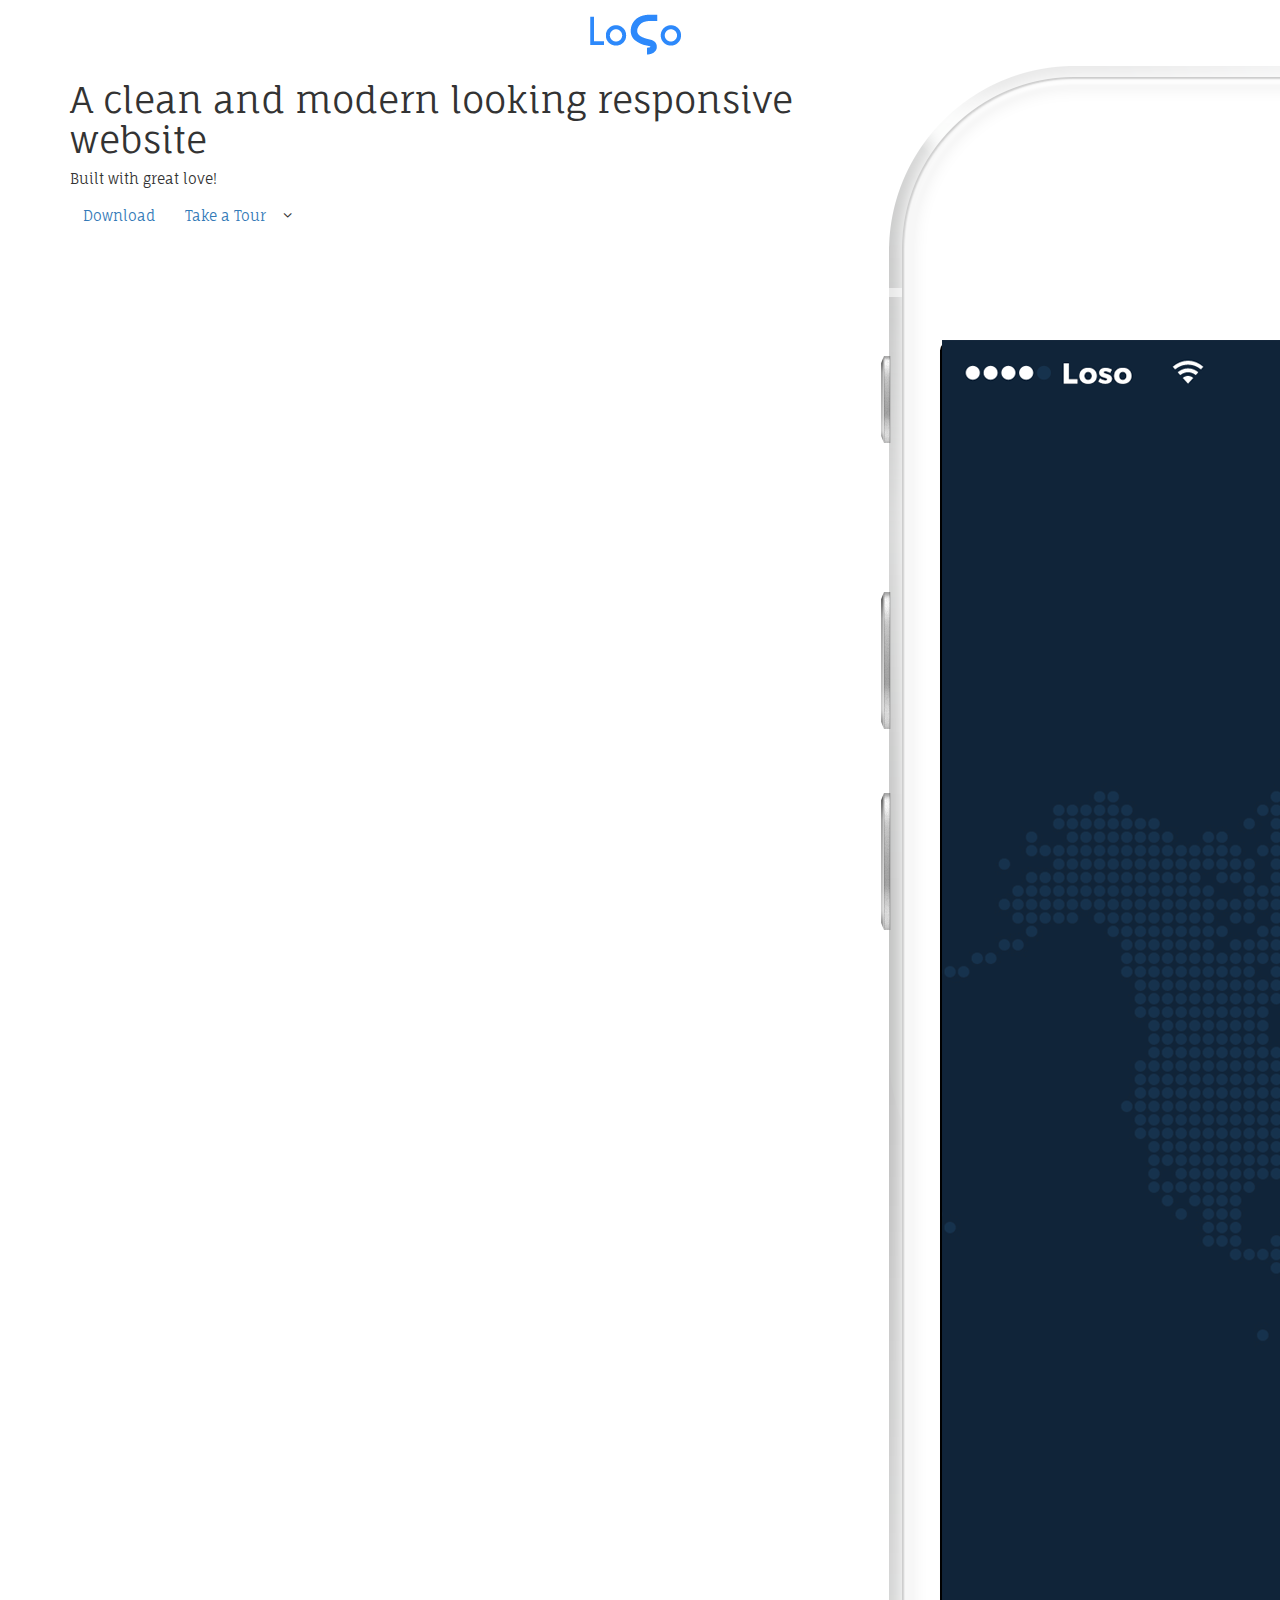
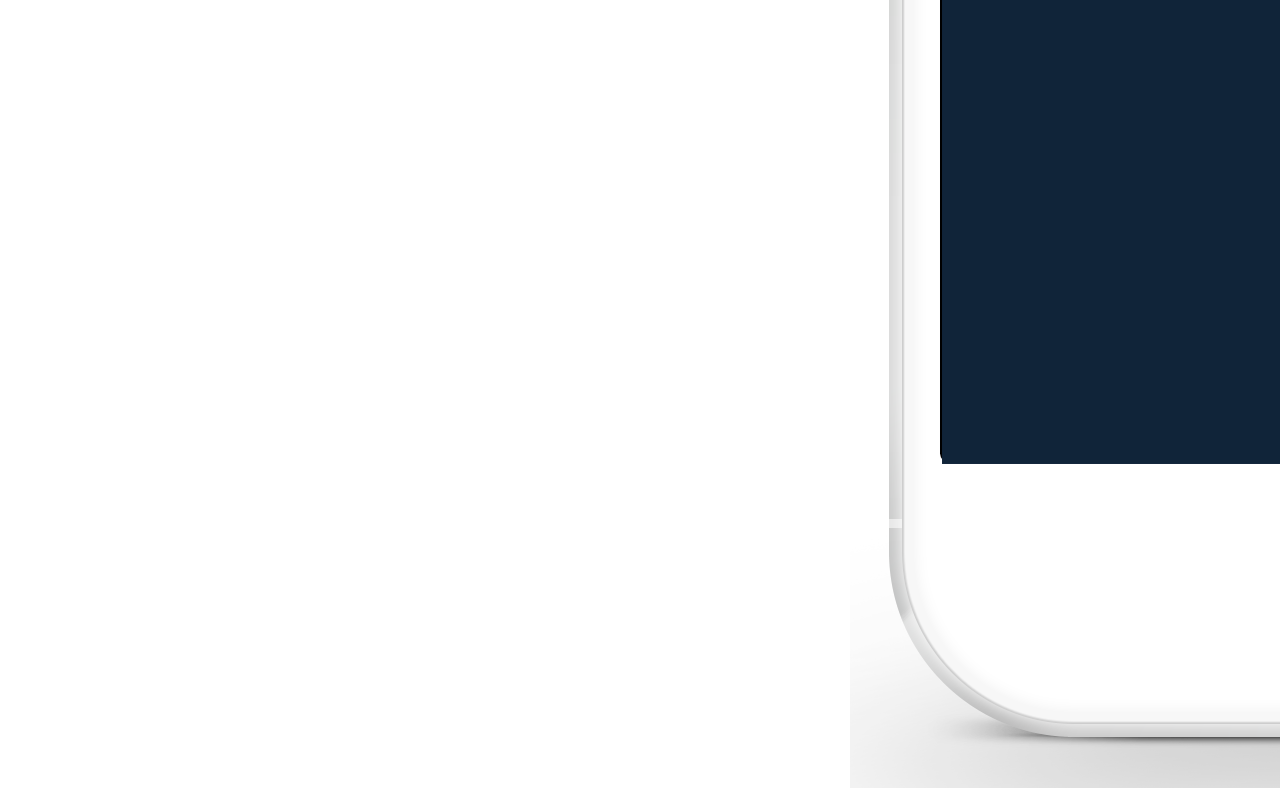
==== index.html @ 3ec53848 "Loso" ====
<html>
    <head>
        <title>Loso - Simple, Clean and Responsive Website</title>
        
        <meta charset="utf-8">
        <meta name="viewport" content="width=device-width, initial-scale=1">
        
        <!-- Pick some Google Fonts from femmebot -->
        <link href="https://fonts.googleapis.com/css?family=Fauna+One|Playfair+Display" rel="stylesheet">

        <!-- Favicon -->
        <link rel="icon" type="image/png" href="images/favicon.png">
        
        <!-- CSS -->
        <link rel="stylesheet" type="text/css" href="css/bootstrap.min.css">
        <link rel="stylesheet" type="text/css" href="css/font-awesome.min.css">
        <link rel="stylesheet" type="text/css" href="css/style.css">
    </head>
</html>
<body>
    
    <!-- Header -->
    <header class="header">
        <div calss="header-overlay">
            <div class="container">
                
                <!-- Row -->
                <div class="row">
                    <div class="col-md-12">
                        
                        <!-- Logo -->
                        <div class="logo text-center">
                            <img src="images/logo.png" alt="logo">
                        </div>
                        
                    </div>
                </div>
                
                <!-- Row -->
                <div class="row">
                    <div class="col-md-8">
                        
                        <!-- Title Description -->
                        <div class="header-text">
                            <h1>A clean and modern looking responsive website</h1>
                            <p>Built with great love!</p>
                        </div>
                        
                        <!-- Header buttons -->
                        <div class="header-btns">
                            
                            <a class="btn btn-download" href="#">Download</a>
                            <a class="btn btn-tour" href="#">Take a Tour</a>
                            <i class="fa fa-angle-down"></i>
                            
                        </div>
                    </div>
                    
                    <div class="col-md-4">
                        <div class="header-iphone">
                             
                            <!-- Header iPhone -->
                            <img src="images/iphone-header.png" alt="header iPhone">
                            
                        </div>
                    </div>
                </div>
            </div>
        </div>
    </header>
    
    <!-- Bootstrap JavaScript -->
    <script src="js/jQuery.js"></script>
    <script src="js/bootstrap.min.js"></script>
    
</body>
---- css/style.css ----
/* NOTE - Asterix calls on all elements */

*{
    margin: 0;
    padding: 0;
}

body{
    font-family: 'Fauna One', serif;
    overflow-y: scroll;
    overflow-x: hidden;
}

p{
    font-size: 14px;
}
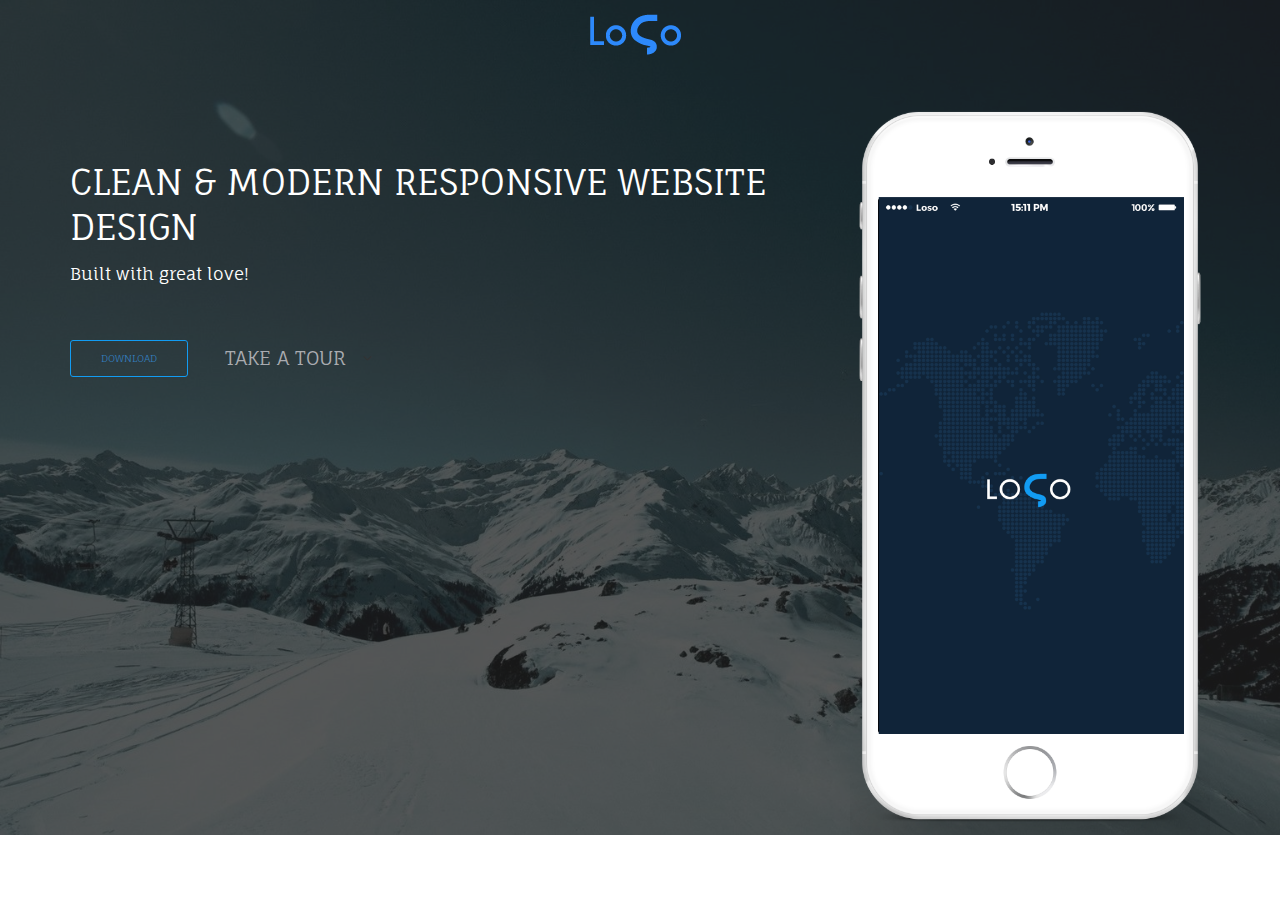
==== commit 04641261: "Header" ====
--- a/index.html
+++ b/index.html
@@ -21,7 +21,7 @@
     
     <!-- Header -->
     <header class="header">
-        <div calss="header-overlay">
+        <div class="header-overlay">
             <div class="container">
                 
                 <!-- Row -->
@@ -42,7 +42,7 @@
                         
                         <!-- Title Description -->
                         <div class="header-text">
-                            <h1>A clean and modern looking responsive website</h1>
+                            <h1>Clean &amp; Modern Responsive Website Design</h1>
                             <p>Built with great love!</p>
                         </div>
                         
--- a/css/style.css
+++ b/css/style.css
@@ -14,3 +14,95 @@
 p{
     font-size: 14px;
 }
+
+/* ==== Header ==== */
+
+.header{
+    background-image: url(../images/header-bg.jpg);
+    background-attachment: fixed;
+    background-repeat: no-repeat;
+    background-position: 50% 50%;
+    background-size: cover;
+    -moz-background-size: cover;
+    -o-background-size: cover;
+    -webkit-background-size: cover;
+}
+
+.header-overlay{
+    background-color: rgba(31,31,31, 0.75);
+}
+
+.logo{
+    padding-bottom: 50px;
+}
+
+.header-text h1{
+    color: #fff;
+    font-size: 35px;
+    font-weight: 300;
+    line-height: 45px;
+    padding-top: 30px;
+    text-transform: uppercase;
+}
+
+.header-text p{
+    color: #fff;
+    font-size: 17px;
+    line-height: 28px;
+    font-weight: 300;
+}
+
+.header-btns{
+    margin-top: 50px;
+    margin-bottom: 50px;
+}
+
+.btn-download,
+.btn-download:focus,
+.btn-download:active,
+.btn-download:visited
+{
+    background: transparent;
+    border-color: #129CF3;
+    padding-top: 10px;
+    padding-bottom: 10px;
+    padding-left: 30px;
+    padding-right: 30px;
+    font-size: 10px;
+    text-transform: uppercase;
+    border-radius: 3px;
+    transition: all 1s;
+    -webkit-transition: all 1s;
+    -moz-transition: all 1s;
+    -o-transition: all 1s;
+}
+
+.btn-download:hover{
+    background-color: #129CF3;
+    color: #fff;
+}
+
+.btn-tour,
+.btn-trour:focus,
+.btn-tour:active,
+.btn-tour:visited
+{
+    color: #A9ABB0;
+    margin-left: 20px;
+    text-transform: uppercase;
+    font-size: 19px;
+    font-weight: 500;
+    background: transparent;
+    transition: all 1s;
+    -webkit-transition: all 1s;
+    -moz-transition: all 1s;
+    -o-transition: all 1s;
+}
+
+.btn-tour:hover{
+    color: #fff;
+}
+
+.header-iphone img{
+    width: 100%;
+}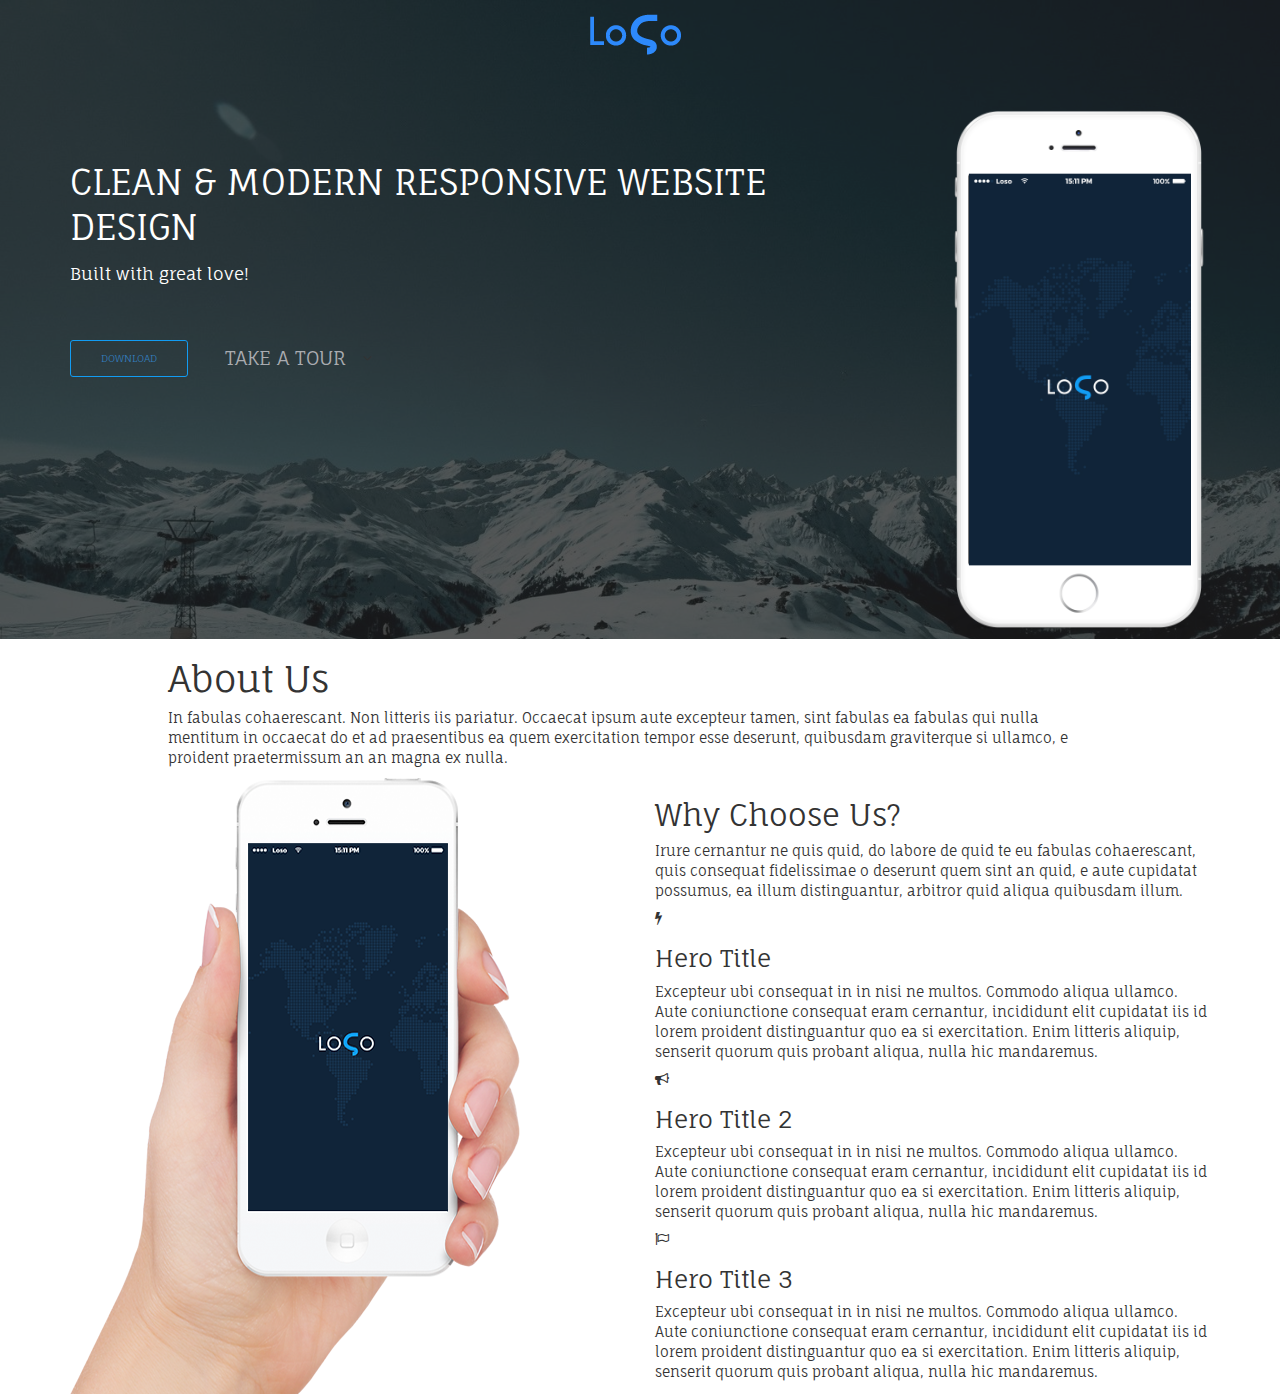
==== commit fe83dfc4: "about" ====
--- a/index.html
+++ b/index.html
@@ -1,76 +1,152 @@
 <html>
-    <head>
-        <title>Loso - Simple, Clean and Responsive Website</title>
-        
-        <meta charset="utf-8">
-        <meta name="viewport" content="width=device-width, initial-scale=1">
-        
-        <!-- Pick some Google Fonts from femmebot -->
-        <link href="https://fonts.googleapis.com/css?family=Fauna+One|Playfair+Display" rel="stylesheet">
 
-        <!-- Favicon -->
-        <link rel="icon" type="image/png" href="images/favicon.png">
-        
-        <!-- CSS -->
-        <link rel="stylesheet" type="text/css" href="css/bootstrap.min.css">
-        <link rel="stylesheet" type="text/css" href="css/font-awesome.min.css">
-        <link rel="stylesheet" type="text/css" href="css/style.css">
-    </head>
+<head>
+    <title>Loso - Simple, Clean and Responsive Website</title>
+
+    <meta charset="utf-8">
+    <meta name="viewport" content="width=device-width, initial-scale=1">
+
+    <!-- Pick some Google Fonts from femmebot -->
+    <link href="https://fonts.googleapis.com/css?family=Fauna+One|Playfair+Display" rel="stylesheet">
+
+    <!-- Favicon -->
+    <link rel="icon" type="image/png" href="images/favicon.png">
+
+    <!-- CSS -->
+    <link rel="stylesheet" type="text/css" href="css/bootstrap.min.css">
+    <link rel="stylesheet" type="text/css" href="css/font-awesome.min.css">
+    <link rel="stylesheet" type="text/css" href="css/style.css">
+</head>
+
 </html>
+
 <body>
-    
+
     <!-- Header -->
     <header class="header">
         <div class="header-overlay">
             <div class="container">
-                
+
                 <!-- Row -->
                 <div class="row">
                     <div class="col-md-12">
-                        
+
                         <!-- Logo -->
                         <div class="logo text-center">
                             <img src="images/logo.png" alt="logo">
                         </div>
-                        
+
                     </div>
                 </div>
-                
+
                 <!-- Row -->
                 <div class="row">
                     <div class="col-md-8">
-                        
+
                         <!-- Title Description -->
                         <div class="header-text">
                             <h1>Clean &amp; Modern Responsive Website Design</h1>
                             <p>Built with great love!</p>
                         </div>
-                        
+
                         <!-- Header buttons -->
                         <div class="header-btns">
-                            
+
                             <a class="btn btn-download" href="#">Download</a>
                             <a class="btn btn-tour" href="#">Take a Tour</a>
                             <i class="fa fa-angle-down"></i>
-                            
+
                         </div>
                     </div>
-                    
-                    <div class="col-md-4">
+
+                    <div class="col-md-3 col-md-offset-1">
                         <div class="header-iphone">
-                             
+
                             <!-- Header iPhone -->
                             <img src="images/iphone-header.png" alt="header iPhone">
-                            
+
                         </div>
                     </div>
                 </div>
             </div>
         </div>
     </header>
+
+    <!-- ====== About Us Section ====== -->
+    <!-- ====== About Us Section ====== -->
+    <!-- ====== About Us Section ====== -->
     
+    <section>
+        <div class="container">
+
+            <div class="row">
+
+                <div class="col-md-10 col-md-offset-1">
+
+                    <!-- About Us Title & Description -->
+                    <div class="section-title">
+                        <h1>About Us</h1>
+                        <p>In fabulas cohaerescant. Non litteris iis pariatur. Occaecat ipsum aute excepteur tamen, sint fabulas ea fabulas qui nulla mentitum in occaecat do et ad praesentibus ea quem exercitation tempor esse deserunt, quibusdam graviterque si ullamco, e proident praetermissum an an magna ex nulla.</p>
+                    </div>
+                </div>
+            </div>
+        </div>
+        <div class="choose-us-wrapper">
+            <div class="container">
+                <div class="row">
+                    <div class="col-md-6">
+                        <!-- About iPhone -->
+                        <div class="about-iphone">
+                            <img src="images/about-iphone.png" alt="iPhone">
+                        </div>
+                    </div>
+                    <div class="col-md-6">
+                        <!-- Why choose us title -->
+                        <h2> Why Choose Us? </h2>
+                        <p>Irure cernantur ne quis quid, do labore de quid te eu fabulas cohaerescant, quis consequat fidelissimae o deserunt quem sint an quid, e aute cupidatat possumus, ea illum distinguantur, arbitror quid aliqua quibusdam illum.</p>
+
+                        <!-- Why Choose Us Description -->
+                        <div class="choose-us-des">
+
+                            <!-- Choose Us Item 1 -->
+                            <div class="choose-us-item">
+
+                                <!-- Choose us item ICON -->
+                                <div><i class="fa fa-bolt"></i></div>
+
+                                <!-- Choose us Item Title & Description -->
+                                <h3>Hero Title</h3>
+                                <p>Excepteur ubi consequat in in nisi ne multos. Commodo aliqua ullamco. Aute coniunctione consequat eram cernantur, incididunt elit cupidatat iis id lorem proident distinguantur quo ea si exercitation. Enim litteris aliquip, senserit quorum quis probant aliqua, nulla hic mandaremus.</p>
+                            </div>
+                            <!-- Choose Us Item 2 -->
+                            <div class="choose-us-item">
+
+                                <!-- Choose us item ICON -->
+                                <div><i class="fa fa-bullhorn"></i></div>
+
+                                <!-- Choose us Item Title & Description -->
+                                <h3>Hero Title 2</h3>
+                                <p>Excepteur ubi consequat in in nisi ne multos. Commodo aliqua ullamco. Aute coniunctione consequat eram cernantur, incididunt elit cupidatat iis id lorem proident distinguantur quo ea si exercitation. Enim litteris aliquip, senserit quorum quis probant aliqua, nulla hic mandaremus.</p>
+                            </div>
+                            <!-- Choose Us Item 3 -->
+                            <div class="choose-us-item">
+
+                                <!-- Choose us item ICON -->
+                                <div><i class="fa fa-flag-o"></i></div>
+
+                                <!-- Choose us Item Title & Description -->
+                                <h3>Hero Title 3</h3>
+                                <p>Excepteur ubi consequat in in nisi ne multos. Commodo aliqua ullamco. Aute coniunctione consequat eram cernantur, incididunt elit cupidatat iis id lorem proident distinguantur quo ea si exercitation. Enim litteris aliquip, senserit quorum quis probant aliqua, nulla hic mandaremus.</p>
+                            </div>
+                        </div>
+                    </div>
+                </div>
+            </div>
+        </div>
+    </section>
+
     <!-- Bootstrap JavaScript -->
     <script src="js/jQuery.js"></script>
     <script src="js/bootstrap.min.js"></script>
-    
+
 </body>--- a/css/style.css
+++ b/css/style.css
@@ -1,23 +1,24 @@
 /* NOTE - Asterix calls on all elements */
 
-*{
+* {
     margin: 0;
     padding: 0;
 }
 
-body{
+body {
     font-family: 'Fauna One', serif;
     overflow-y: scroll;
     overflow-x: hidden;
 }
 
-p{
+p {
     font-size: 14px;
 }
 
+
 /* ==== Header ==== */
 
-.header{
+.header {
     background-image: url(../images/header-bg.jpg);
     background-attachment: fixed;
     background-repeat: no-repeat;
@@ -28,15 +29,15 @@
     -webkit-background-size: cover;
 }
 
-.header-overlay{
-    background-color: rgba(31,31,31, 0.75);
+.header-overlay {
+    background-color: rgba(31, 31, 31, 0.75);
 }
 
-.logo{
+.logo {
     padding-bottom: 50px;
 }
 
-.header-text h1{
+.header-text h1 {
     color: #fff;
     font-size: 35px;
     font-weight: 300;
@@ -45,14 +46,14 @@
     text-transform: uppercase;
 }
 
-.header-text p{
+.header-text p {
     color: #fff;
     font-size: 17px;
     line-height: 28px;
     font-weight: 300;
 }
 
-.header-btns{
+.header-btns {
     margin-top: 50px;
     margin-bottom: 50px;
 }
@@ -60,8 +61,7 @@
 .btn-download,
 .btn-download:focus,
 .btn-download:active,
-.btn-download:visited
-{
+.btn-download:visited {
     background: transparent;
     border-color: #129CF3;
     padding-top: 10px;
@@ -77,7 +77,7 @@
     -o-transition: all 1s;
 }
 
-.btn-download:hover{
+.btn-download:hover {
     background-color: #129CF3;
     color: #fff;
 }
@@ -85,8 +85,7 @@
 .btn-tour,
 .btn-trour:focus,
 .btn-tour:active,
-.btn-tour:visited
-{
+.btn-tour:visited {
     color: #A9ABB0;
     margin-left: 20px;
     text-transform: uppercase;
@@ -99,10 +98,10 @@
     -o-transition: all 1s;
 }
 
-.btn-tour:hover{
+.btn-tour:hover {
     color: #fff;
 }
 
-.header-iphone img{
+.header-iphone img {
     width: 100%;
 }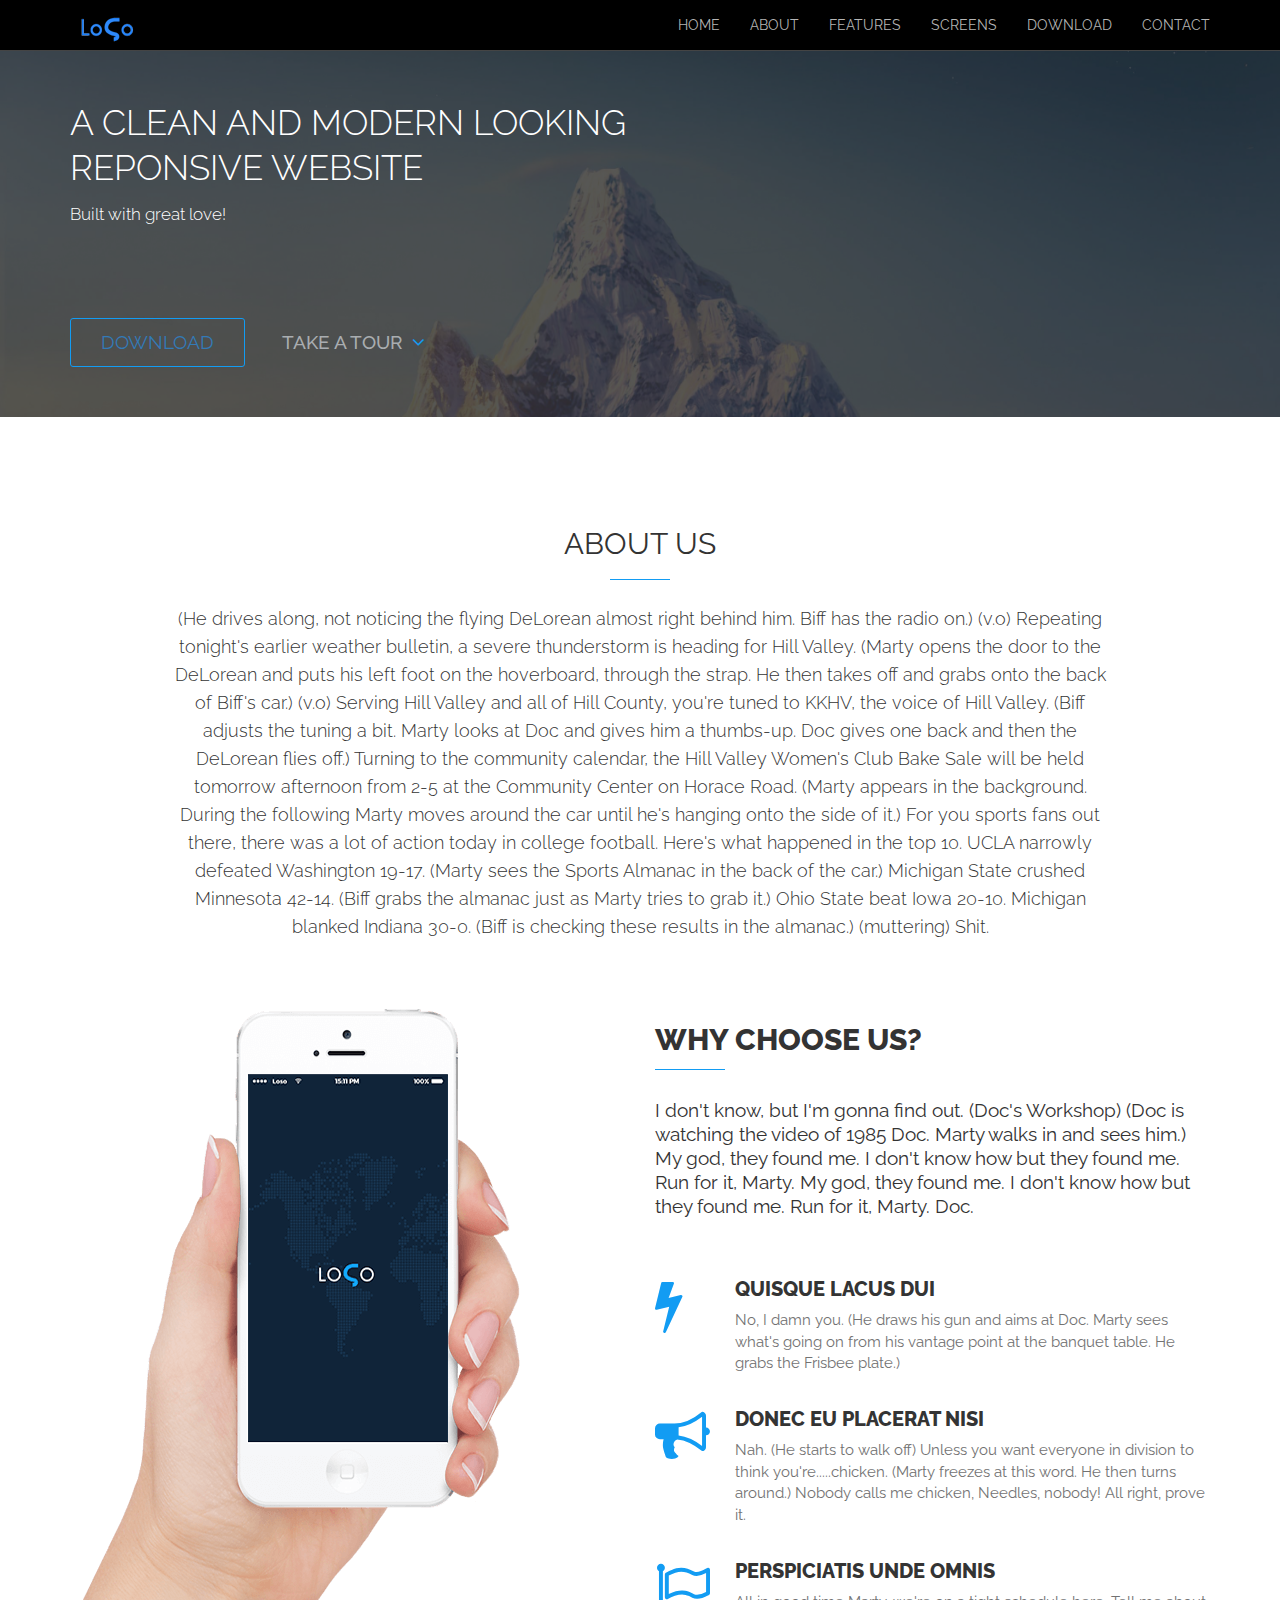
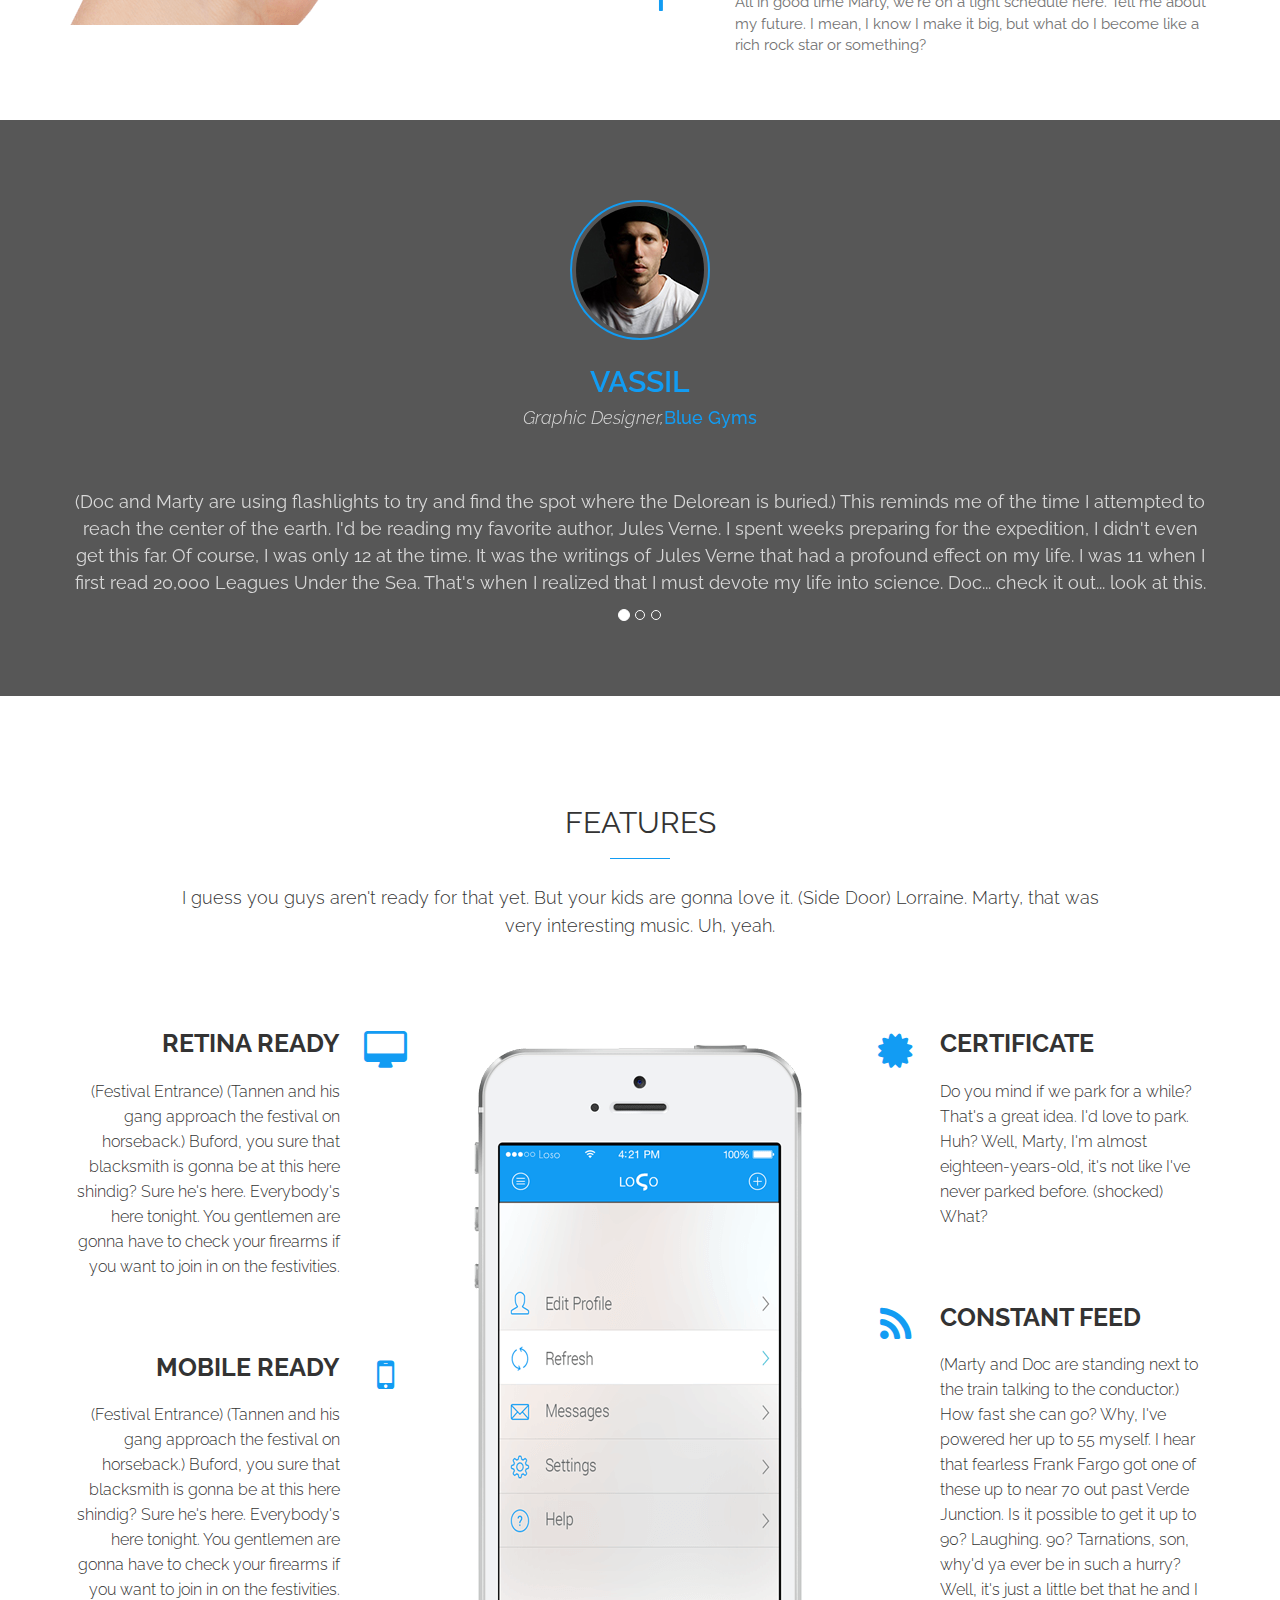
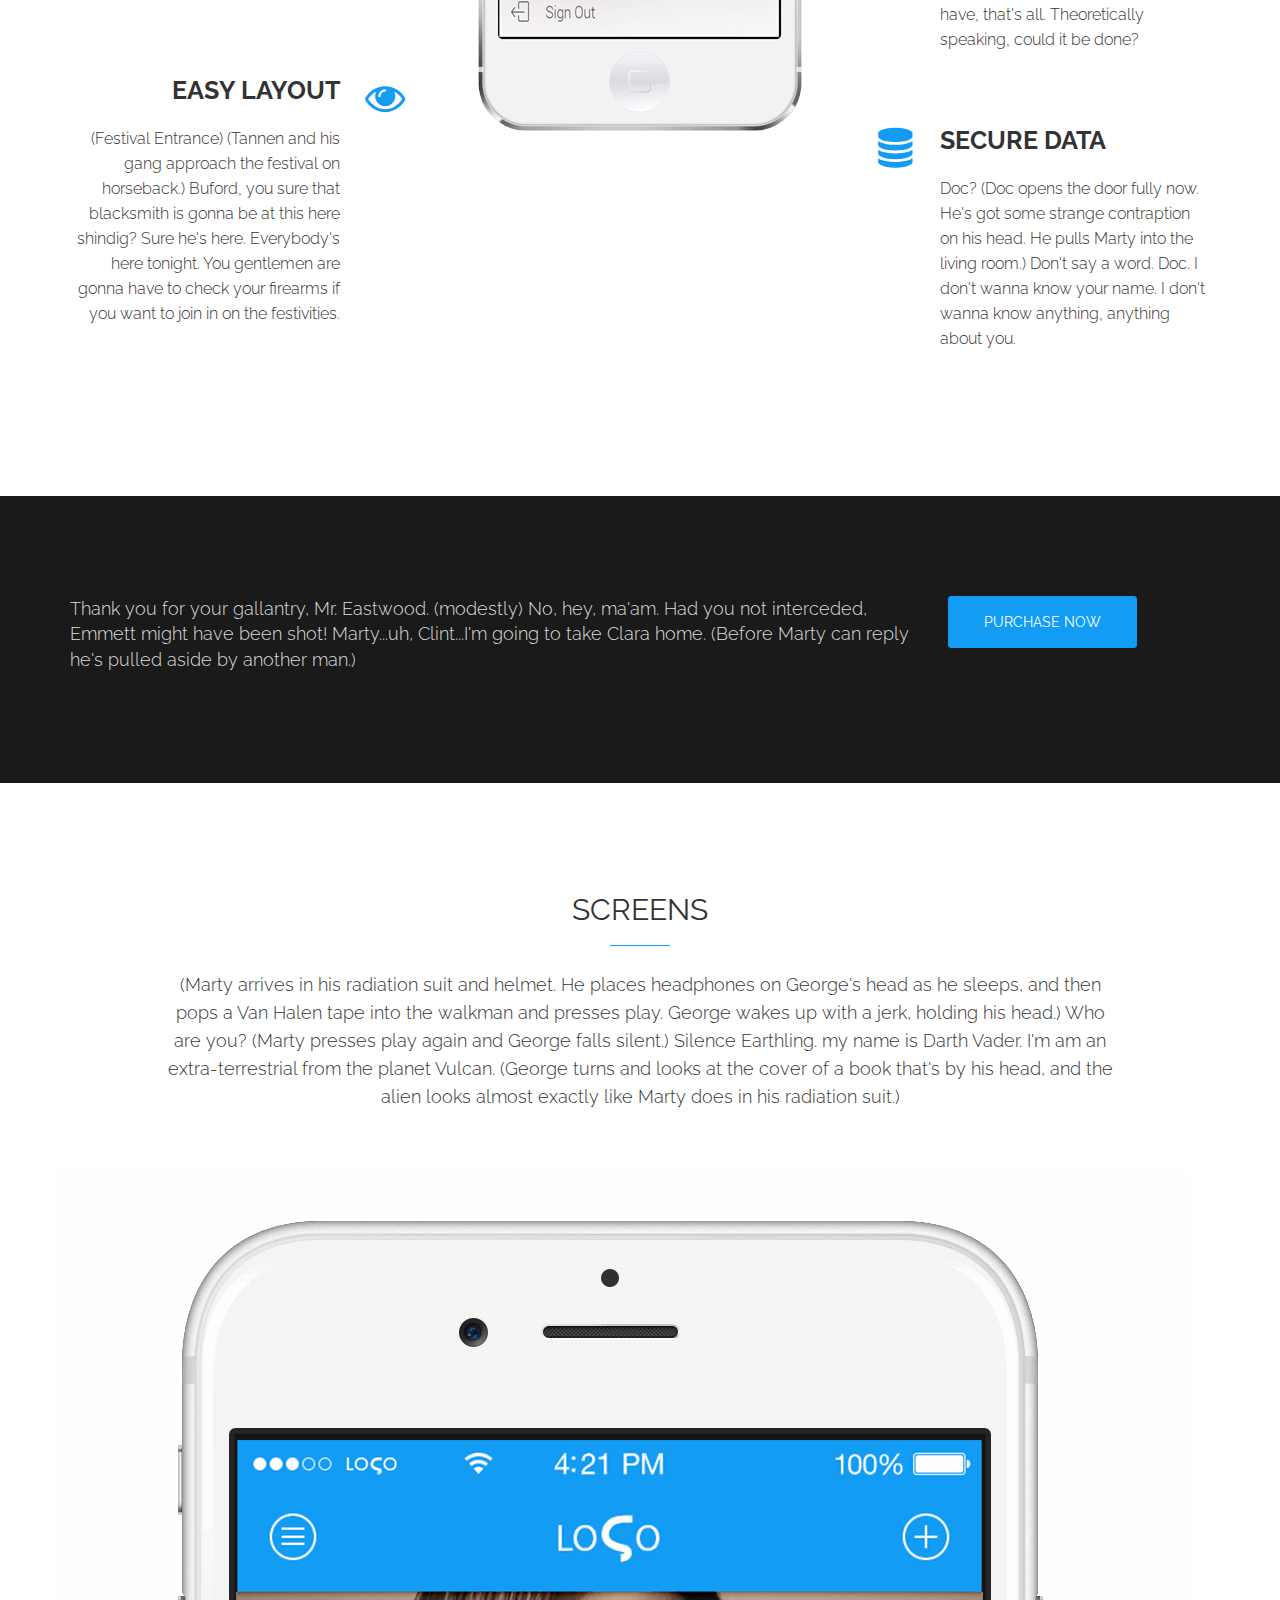
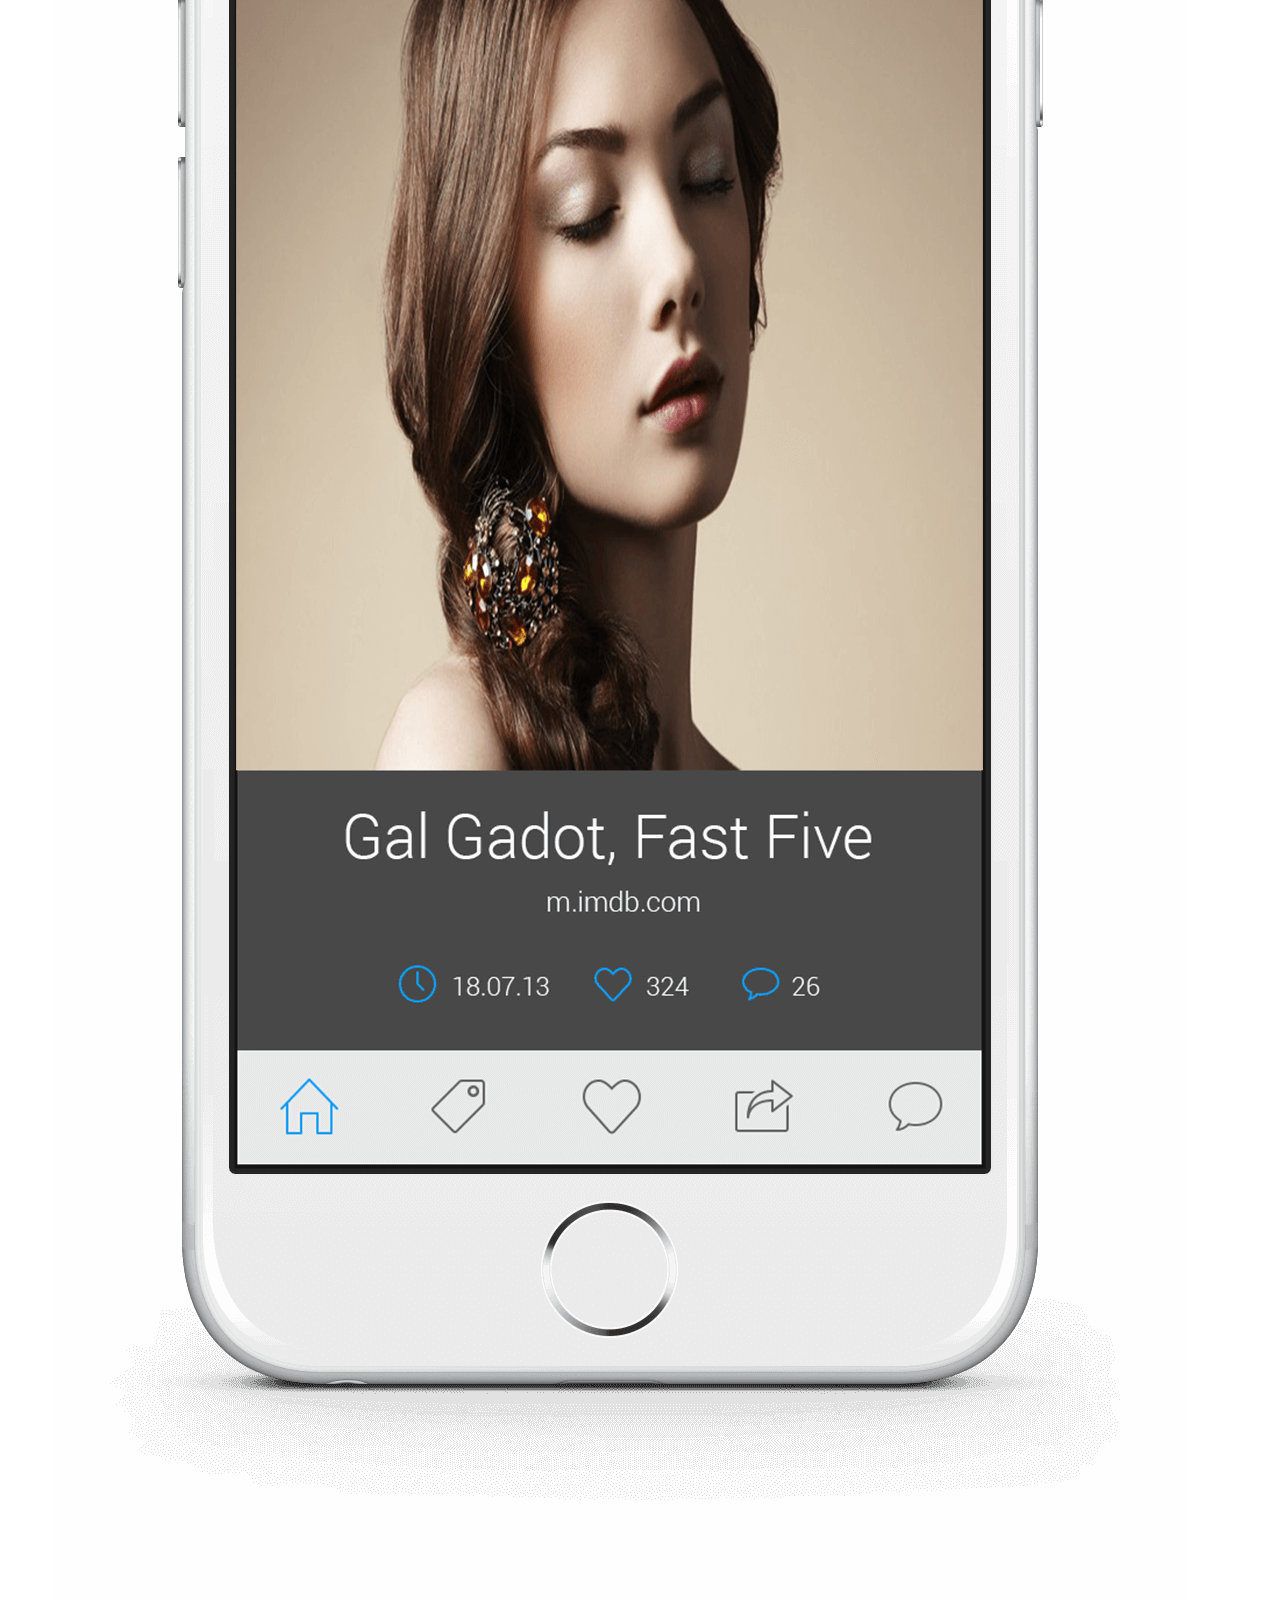
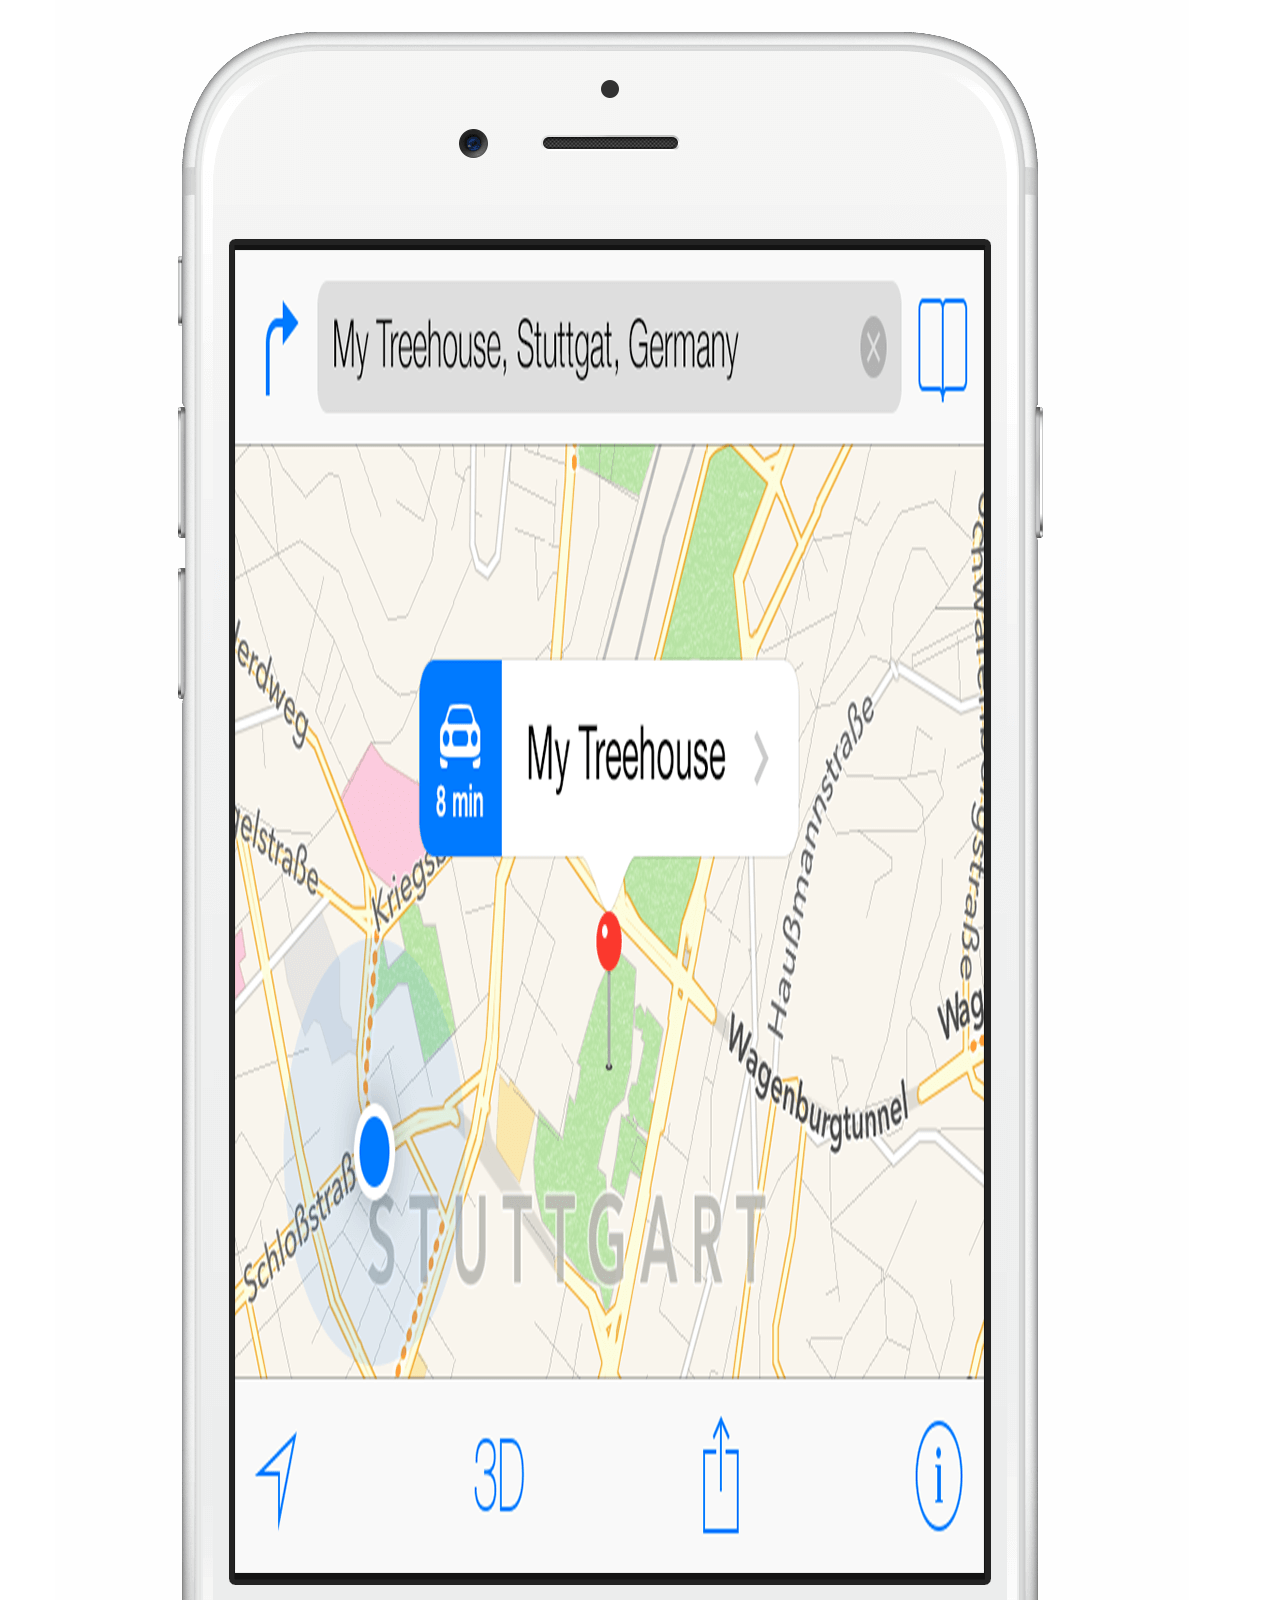
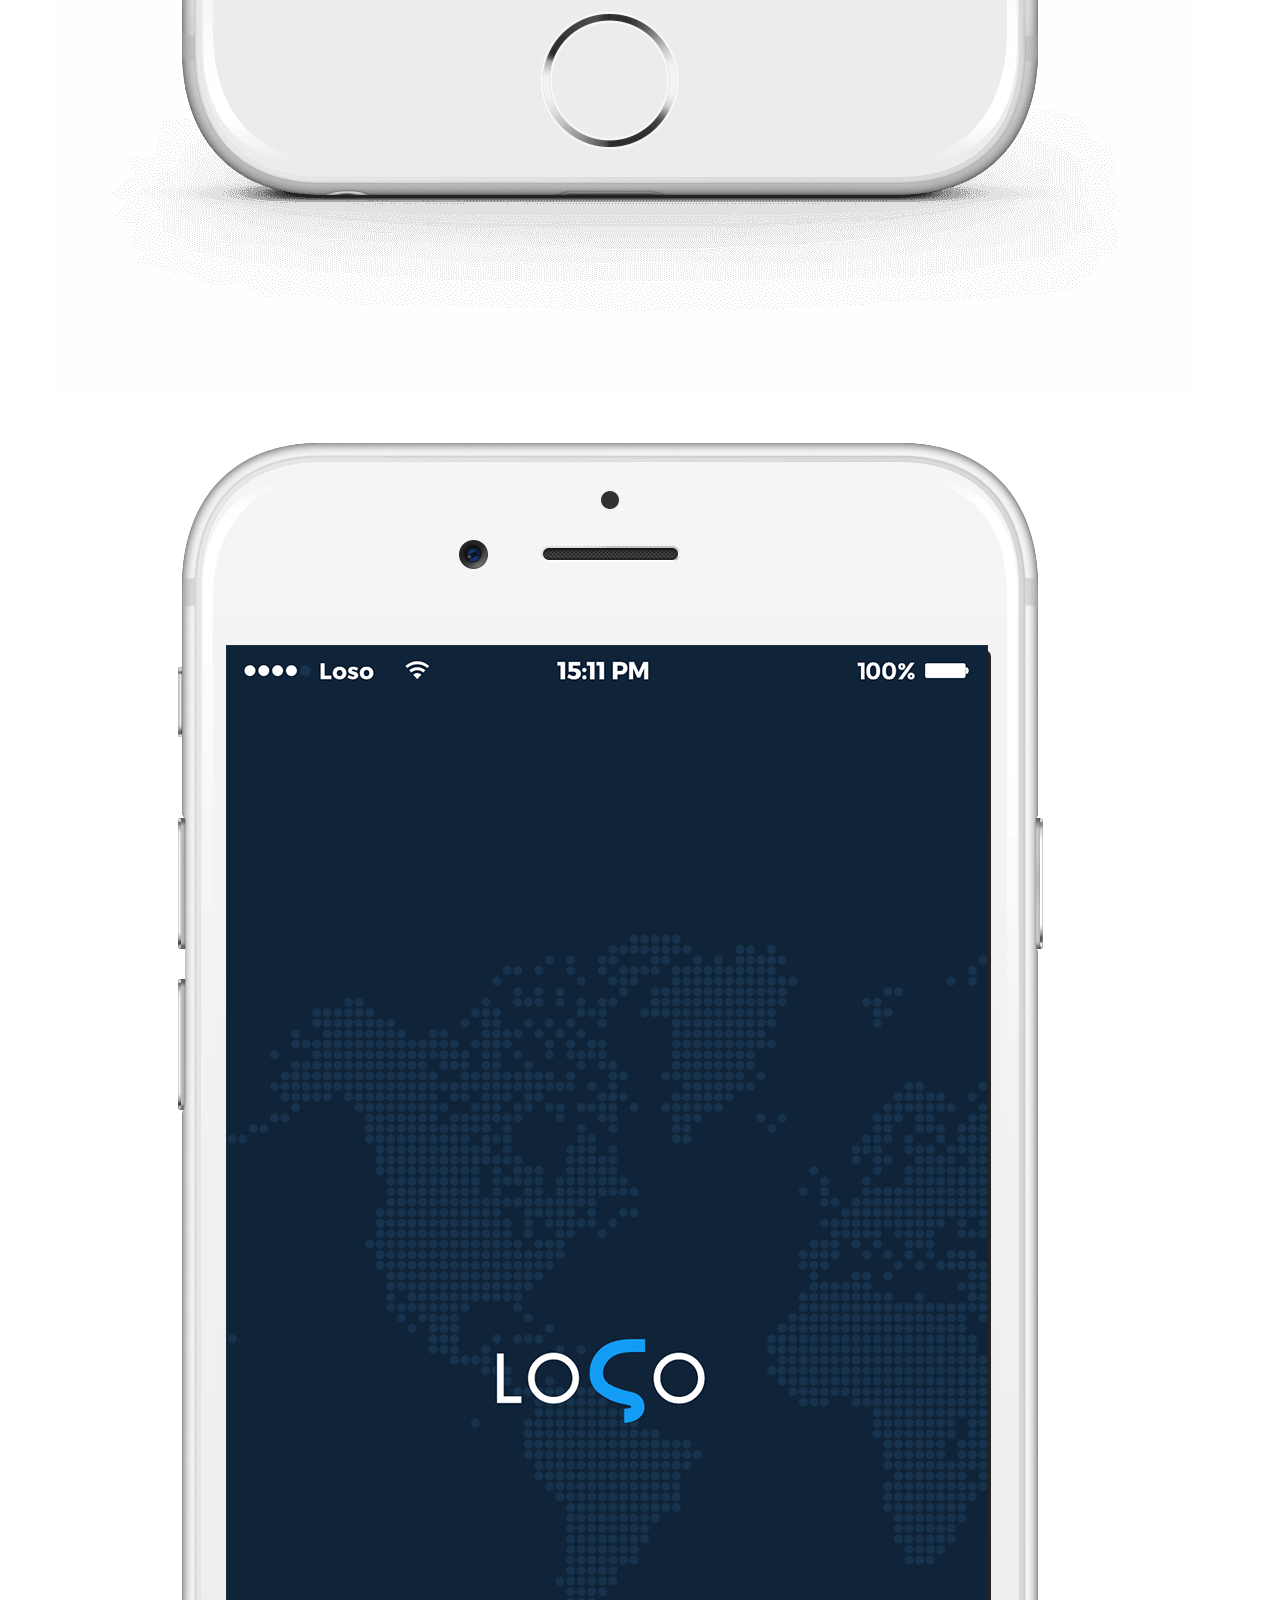
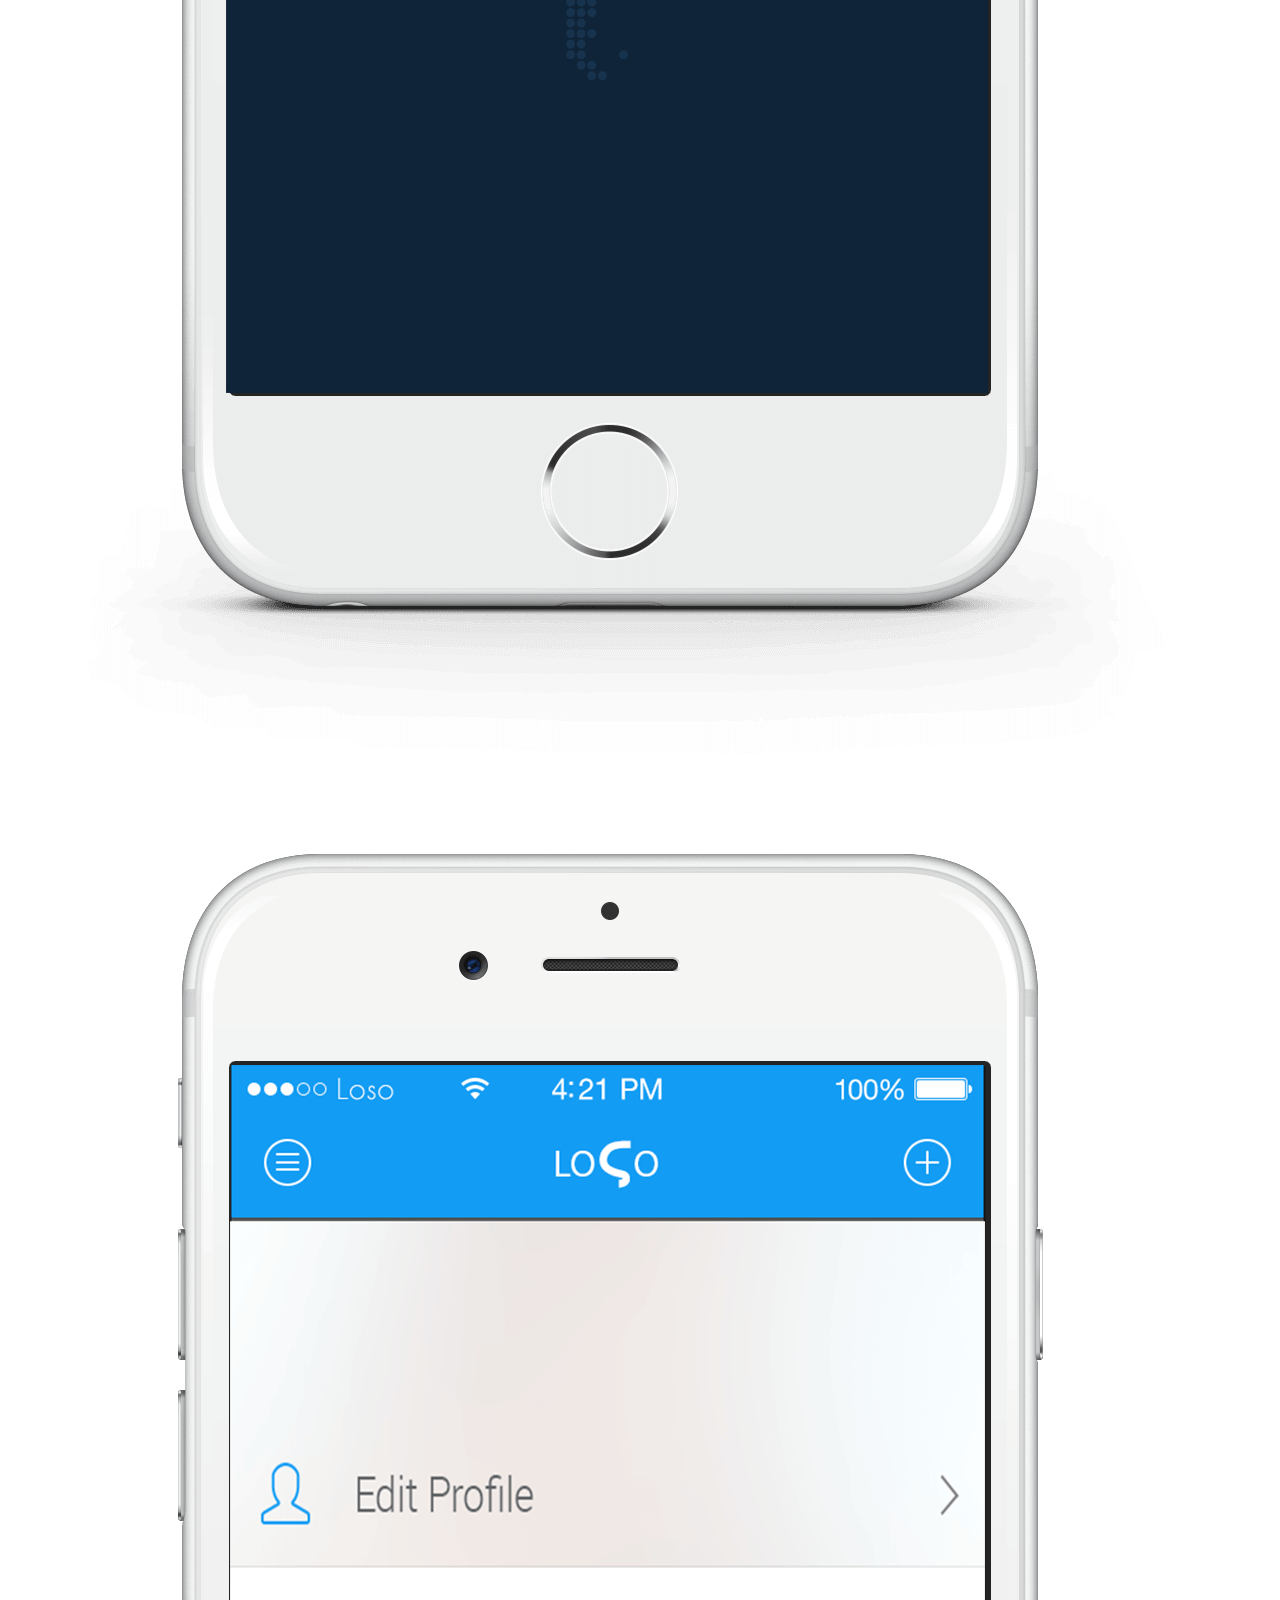
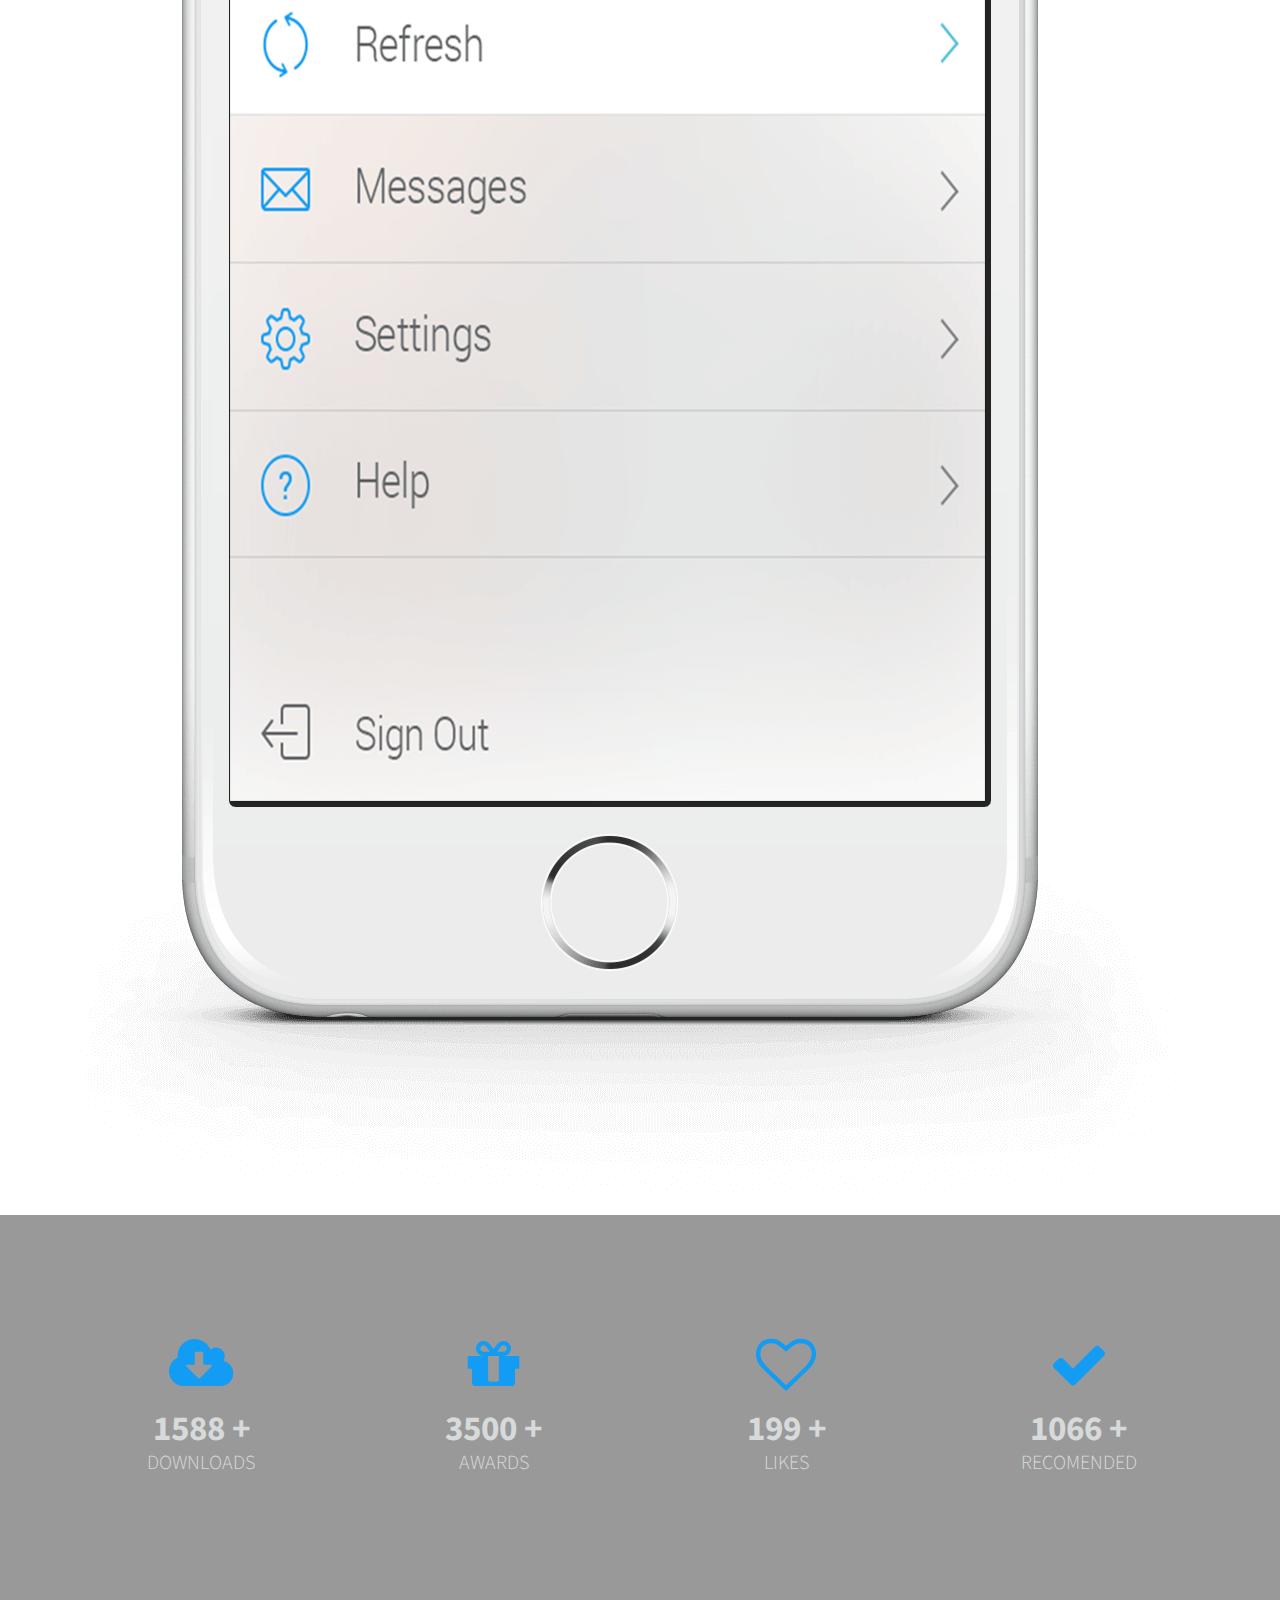
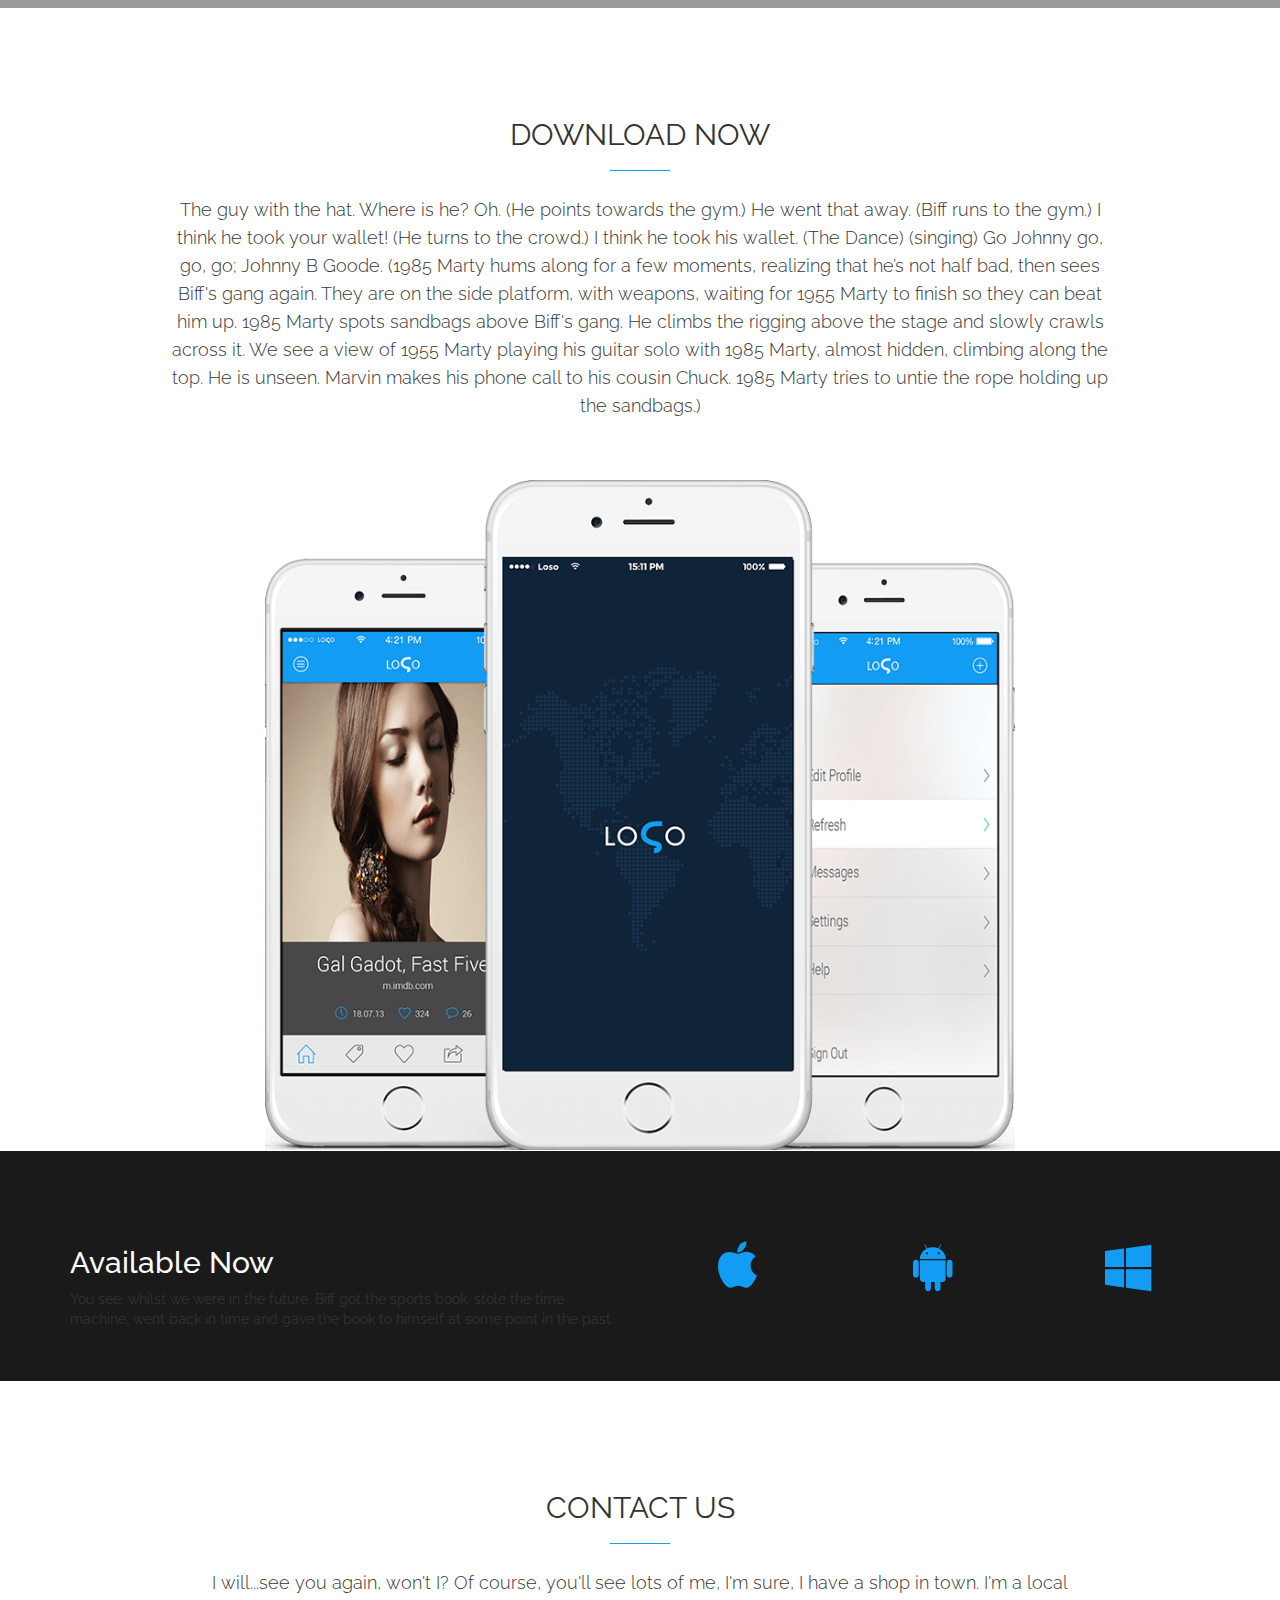
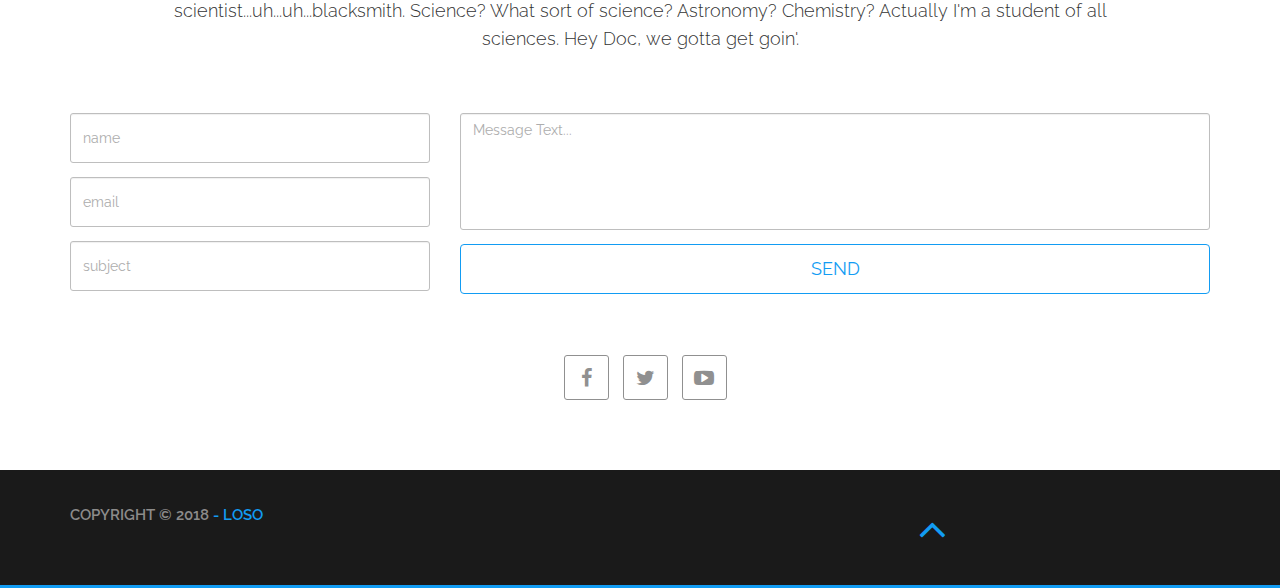
==== commit 82dd1436: "Overhaul" ====
--- a/index.html
+++ b/index.html
@@ -1,152 +1,945 @@
+<!DOCTYPE html>
+
 <html>
 
-<head>
-    <title>Loso - Simple, Clean and Responsive Website</title>
-
-    <meta charset="utf-8">
-    <meta name="viewport" content="width=device-width, initial-scale=1">
-
-    <!-- Pick some Google Fonts from femmebot -->
-    <link href="https://fonts.googleapis.com/css?family=Fauna+One|Playfair+Display" rel="stylesheet">
-
-    <!-- Favicon -->
-    <link rel="icon" type="image/png" href="images/favicon.png">
-
-    <!-- CSS -->
-    <link rel="stylesheet" type="text/css" href="css/bootstrap.min.css">
-    <link rel="stylesheet" type="text/css" href="css/font-awesome.min.css">
-    <link rel="stylesheet" type="text/css" href="css/style.css">
-</head>
-
-</html>
-
-<body>
-
-    <!-- Header -->
-    <header class="header">
-        <div class="header-overlay">
+
+    <head>
+    
+        <title>Loso - Simple, Clean And Responsive Website </title>
+        
+        <meta charset="utf-8">
+        
+        <meta name="description" content="Simple, clean, responsive website built with html5, CSS3, Js, jQuery and Bootstrap">
+        
+        <meta name="keywords" content="web, design, html, css, html5, css3, javascript, jquery, bootstrap, development">
+        
+        <meta name="viewport" content="width=device-width, initial-scale=1">
+       
+        
+         <!-- Google Fonts -->
+        <link href='https://fonts.googleapis.com/css?family=Raleway:500italic,600italic,600,700,700italic,300italic,300,400,400italic,800,900' rel='stylesheet' type='text/css'>
+        
+        <link href='https://fonts.googleapis.com/css?family=Source+Sans+Pro:400,300,300italic,400italic,600italic,700,900' rel='stylesheet' type='text/css'>
+        
+        <!-- favicon -->
+        <link rel="icon" type="image/png" href="images/favicon.png">
+        
+        <!-- CSS -->
+        <link rel="stylesheet" type="text/css" href="css/bootstrap.min.css">
+        
+        <!-- Fontawesome  -->
+        <link rel="stylesheet" href="css/font-awesome.min.css">
+        
+        <!-- Animate CSS -->
+        <link rel="stylesheet" type="text/css" href="css/animate.css">
+        
+        <link rel="stylesheet" type="text/css" href="css/style.css">
+        
+        <!-- BX slider CSS -->
+        <link rel="stylesheet" type="text/css" href="css/jquery.bxslider.css">
+        
+        <!-- responsive css -->
+        <link rel="stylesheet" type="text/css" href="css/responsive.css">
+        
+             
+    </head>
+    
+    
+    <body>
+    
+        <!-- ======= Header Section ======= -->
+        <!-- ======= Header Section ======= -->
+        <header class="header" id="HOME">
+            
+            <!-- Navigation -->
+            
+            <nav class="navbar navbar-default navbar-fixed-top">
+              
+                <div class="container header-conttainer">
+                  
+                    <!-- Brand and toggle get grouped for better mobile display -->
+                    <div class="navbar-header">
+                        
+                      <button type="button" class="navbar-toggle collapsed" data-toggle="collapse" data-target="#loso-navbar-collapse-1" aria-expanded="false">
+                          
+                        <span class="sr-only">Toggle navigation</span>
+                        <span class="icon-bar"></span>
+                        <span class="icon-bar"></span>
+                        <span class="icon-bar"></span>
+                          
+                      </button>
+                        
+                      <a class="navbar-brand" href="#HOME">
+                          <!-- small size logo -->
+                          <img src="images/logo-small.png" alt="logo">
+
+                      </a>
+                        
+                    </div>
+
+                <!-- Collect the nav links, forms, and other content for toggling -->
+                <div class="collapse navbar-collapse" id="loso-navbar-collapse-1">
+                    
+                  <ul class="nav navbar-nav navbar-right">
+                        <li><a href="#HOME" class="nav-item">HOME</a></li>
+                        <li><a href="#ABOUT" class="nav-item">ABOUT</a></li>
+                        <li><a href="#FEATURES" class="nav-item">FEATURES</a></li>
+                        <li><a href="#SCREENS" class="nav-item">SCREENS</a></li>
+                        <li><a href="#DOWNLOAD" class="nav-item">DOWNLOAD</a></li>
+                        <li><a href="#CONTACT" class="nav-item">CONTACT</a></li>
+                  </ul>
+                 
+                 
+                </div><!-- /.navbar-collapse -->
+              </div><!-- /.container-fluid -->
+</nav>
+            
+            
+        
+            <div class="header-overlay">
+            
+              	<div class="container header-container">
+                
+                    <div class="row">
+                    
+                        <div class="col-md-12">
+                        
+                            <!-- Logo -->
+                            <div class="logo text-center">
+                                
+                                <!--
+                                <img src="images/logo.png" alt="logo">
+                                -->
+
+                            </div>
+                        
+                        </div>
+                        
+                    
+                    </div>
+                    
+                    
+                    <div class="row">
+                        
+                        <div class="col-md-8">
+                        
+                            <div class="header-text">
+                            
+                                <!-- Title & Description -->
+                                <h1> A clean and modern looking reponsive website</h1>
+                                <p> Built with great love!</p>
+                            
+                            </div>
+                            
+                            <div class="header-btns">
+                            
+                                <!-- Header buttons -->
+                                <a class="btn btn-download wow fadeInLeft" href="#">Download</a>
+                                <a class="btn btn-tour wow fadeInRight" href="#"> Take A Tour
+                                
+                                    <i class="fa fa-angle-down"></i>
+                                </a>
+                                
+                            
+                            </div>
+                            
+                        </div>
+                        
+                        <div class="col-md-3 col-md-offset-1">
+                        
+                            <div class="header-iphone">
+                            
+                                <!-- Header iPhone
+                                <img src="images/iphone-header.png" alt = "header iphone">
+                                -->
+                            </div>
+                        
+                            
+                        </div>
+                        
+                        
+                    </div>
+                    
+                
+                </div>
+                
+            
+            </div>
+            
+        </header>
+        
+        <!-- ======= About Us Section ======= -->
+        <!-- ======= About Us Section ======= -->
+        <section id="ABOUT">
+        
             <div class="container">
-
-                <!-- Row -->
+            
                 <div class="row">
+                
+                    <div class="col-md-10 col-md-offset-1">
+                    
+                        <!-- About us Title & Description -->
+                        <div class="section-title">
+                        
+                            <h2> About Us </h2>
+                            <p>(He drives along, not noticing the flying DeLorean almost right behind him. Biff has the radio on.) (v.o) Repeating tonight's earlier weather bulletin, a severe thunderstorm is heading for Hill Valley. (Marty opens the door to the DeLorean and puts his left foot on the hoverboard, through the strap. He then takes off and grabs onto the back of Biff's car.) (v.o) Serving Hill Valley and all of Hill County, you're tuned to KKHV, the voice of Hill Valley. (Biff adjusts the tuning a bit. Marty looks at Doc and gives him a thumbs-up. Doc gives one back and then the DeLorean flies off.) Turning to the community calendar, the Hill Valley Women's Club Bake Sale will be held tomorrow afternoon from 2-5 at the Community Center on Horace Road. (Marty appears in the background. During the following Marty moves around the car until he's hanging onto the side of it.) For you sports fans out there, there was a lot of action today in college football. Here's what happened in the top 10. UCLA narrowly defeated Washington 19-17. (Marty sees the Sports Almanac in the back of the car.) Michigan State crushed Minnesota 42-14. (Biff grabs the almanac just as Marty tries to grab it.) Ohio State beat Iowa 20-10. Michigan blanked Indiana 30-0. (Biff is checking these results in the almanac.) (muttering) Shit.</p>
+                        
+                        
+                        </div>
+                    
+                    
+                    
+                    </div>
+                
+                </div>
+            
+            
+            </div>
+        
+            <div class="choose-us-wraper">
+            
+                <div class="container">
+                
+                    <div class="row">
+                    
+                        <div class="col-md-6">
+                        
+                            <!-- About iphone -->
+                            <div class="about-iphone wow fadeInLeft" data-wow-duration="1s" data-wow-delay=".5s">
+                            
+                                <img class="img-responsive" src="images/about-iphone.png" alt="iphone">
+                            
+                            </div>
+                        
+                        </div>
+                        
+                        <div class="col-md-6 wow fadeInRight" data-wow-duration="1s" data-wow-delay=".5s">
+                        
+                            <!-- Why choose us title -->
+                            <div class="choose-us-title">
+                            
+                            
+                                <h2> Why Choose Us?</h2>
+                                <p>I don't know, but I'm gonna find out. (Doc's Workshop) (Doc is watching the video of 1985 Doc. Marty walks in and sees him.) My god, they found me. I don't know how but they found me. Run for it, Marty. My god, they found me. I don't know how but they found me. Run for it, Marty. Doc.</p>
+                            
+                            </div>
+                            
+                            <!-- why choose us description -->
+                            <div class="choose-us-des">
+                            
+                                <!-- choose us item 1 -->
+                                <div class="choose-us-item wow fadeInUp" data-wow-duration=".5s" data-wow-delay="1s">
+                                    
+                                    <!-- choose us item icon -->
+                                    <div><i class="fa fa-bolt"></i></div>
+                                    
+                                    <!-- choose us item title & des -->
+                                    <h3>QUISQUE LACUS DUI</h3>
+                                    <p>No, I damn you. (He draws his gun and aims at Doc. Marty sees what's going on from his vantage point at the banquet table. He grabs the Frisbee plate.)</p>
+                                
+                                </div>
+                                
+                                
+                                <!-- choose us item 2 -->
+                                <div class="choose-us-item wow fadeInUp" data-wow-duration=".5s" data-wow-delay="1s">
+                                    
+                                    <!-- choose us item icon -->
+                                    <div><i class="fa fa-bullhorn"></i></div>
+                                    
+                                    <!-- choose us item title & des -->
+                                    <h3>DONEC EU PLACERAT NISI</h3>
+                                    <p>Nah. (He starts to walk off) Unless you want everyone in division to think you're.....chicken. (Marty freezes at this word. He then turns around.) Nobody calls me chicken, Needles, nobody! All right, prove it.</p>
+                                
+                                </div>
+                                
+                                
+                                 <!-- choose us item 3 -->
+                                <div class="choose-us-item wow fadeInUp" data-wow-duration=".5s" data-wow-delay="1s">
+                                    
+                                    <!-- choose us item icon -->
+                                    <div><i class="fa fa-flag-o"></i></div>
+                                    
+                                    <!-- choose us item title & des -->
+                                    <h3>PERSPICIATIS UNDE OMNIS</h3>
+                                    <p>All in good time Marty, we're on a tight schedule here. Tell me about my future. I mean, I know I make it big, but what do I become like a rich rock star or something?</p>
+                                
+                                </div>
+                                
+                                
+                            
+                            </div>
+                            
+                            
+                            
+                        
+                        </div>
+                    
+                    </div>
+                
+                </div>
+            
+            </div>
+         
+        </section>
+        
+        <!-- ======= Testimonials Section ======= -->
+        <!-- ======= Testimonials Section ======= -->
+        <section class="testimonial">
+        
+            <div class="testimonial-overlay">
+            
+                <div class="container">
+                
+                    <div class="row">
+                    
+                        <div class="col-md-12">
+                        
+                            <div id="#carousel-testimonial" class="carousel slide" data-ride="carousel">
+                                
+                            <!-- Indicators -->
+                            <ol class="carousel-indicators">
+                                <li data-target="#carousel-testimonial" data-slide-to="0" class="active"></li>
+                                <li data-target="#carousel-testimonial" data-slide-to="1"> </li>
+                                <li data-target="#carousel-testimonial" data-slide-to="2"></li>
+                            </ol>
+                                
+                            <!-- Wrapper for Slides -->
+                            <div class="carousel-inner">
+                            
+                                <!-- item 01 -->
+                                <div class="item active text-center">
+                                
+                                    <img src="images/client.jpg" alt="testimonial" class="center-block">
+                                    
+                                    <div class="testimonial-caption">
+                                    
+                                        <h2>Vassil</h2>
+                                        <h4><span>Graphic Designer,</span>Blue Gyms</h4>
+                                        <p>(Doc and Marty are using flashlights to try and find the spot where the Delorean is buried.) This reminds me of the time I attempted to reach the center of the earth. I'd be reading my favorite author, Jules Verne. I spent weeks preparing for the expedition, I didn't even get this far. Of course, I was only 12 at the time. It was the writings of Jules Verne that had a profound effect on my life. I was 11 when I first read 20,000 Leagues Under the Sea. That's when I realized that I must devote my life into science. Doc... check it out... look at this.</p>
+                                        
+                                    </div>
+                                
+                                </div>
+                                
+                                <!-- item 02 -->
+                                <div class="item text-center">
+                                
+                                    <img src="images/client-02.jpg" alt="testimonial" class="center-block">
+                                    
+                                    <div class="testimonial-caption">
+                                    
+                                        <h2>Mark</h2>
+                                        <h4><span>Marketing Manager,</span>Tinker</h4>
+                                        <p>(Doc and Marty are using flashlights to try and find the spot where the Delorean is buried.) This reminds me of the time I attempted to reach the center of the earth. I'd be reading my favorite author, Jules Verne. I spent weeks preparing for the expedition, I didn't even get this far. Of course, I was only 12 at the time. It was the writings of Jules Verne that had a profound effect on my life. I was 11 when I first read 20,000 Leagues Under the Sea. That's when I realized that I must devote my life into science. Doc... check it out... look at this.</p>
+                                        
+                                    </div>
+                                
+                                </div>
+                                
+                                <!-- item 02 -->
+                                <div class="item text-center">
+                                
+                                    <img src="images/client-03.jpg" alt="testimonial" class="center-block">
+                                    
+                                    <div class="testimonial-caption">
+                                    
+                                        <h2>Jordan</h2>
+                                        <h4><span>Human Resources,</span>Ampersand</h4>
+                                        <p>(Doc and Marty are using flashlights to try and find the spot where the Delorean is buried.) This reminds me of the time I attempted to reach the center of the earth. I'd be reading my favorite author, Jules Verne. I spent weeks preparing for the expedition, I didn't even get this far. Of course, I was only 12 at the time. It was the writings of Jules Verne that had a profound effect on my life. I was 11 when I first read 20,000 Leagues Under the Sea. That's when I realized that I must devote my life into science. Doc... check it out... look at this.</p>
+                                        
+                                    </div>
+                                
+                                </div>
+                                
+                            </div>
+                        
+                        </div>
+                    
+                    </div>
+                
+                </div>
+            
+            </div>
+        
+        </section>
+            
+        <!-- ======= Feature Section ======= -->
+        <!-- ======= Feature Section ======= -->
+        <section class="features" id="FEATURES">
+        
+            <div class="container">
+            
+                <div class="row">
+                
+                    <div class="col-md-10 col-md-offset-1">
+                    
+                        <div class="section-title">
+                        
+                            <h2>Features</h2>
+                            <p>I guess you guys aren't ready for that yet. But your kids are gonna love it. (Side Door) Lorraine. Marty, that was very interesting music. Uh, yeah.</p>
+                        
+                        </div>
+                        
+                    </div>
+                    
+                </div>
+                
+            </div>
+            
+            <div class="features-inner-wrapper">
+            
+                <div class="container">
+                
+                    <div class="row">
+                    
+                        <div class="col-md-4">
+                        
+                            <!-- left feature item 01 -->
+                            
+                            <div class="left-feature-item wow fadeInLeft">
+                            
+                                <!-- Icon -->
+                                <div class="left-feature-item-icon">
+                                
+                                    <i class="fa fa-desktop"></i>
+                                    
+                                </div>
+                                
+                                <!-- feature itme title & description -->
+                                
+                                <h3>Retina Ready</h3>
+                                <p>(Festival Entrance) (Tannen and his gang approach the festival on horseback.) Buford, you sure that blacksmith is gonna be at this here shindig? Sure he's here. Everybody's here tonight. You gentlemen are gonna have to check your firearms if you want to join in on the festivities.</p>
+                                
+                            </div>
+                            
+                            <!-- left feature item 02 -->
+                            
+                            <div class="left-feature-item wow fadeInLeft">
+                            
+                                <!-- Icon -->
+                                <div class="left-feature-item-icon">
+                                
+                                    <i class="fa fa-mobile"></i>
+                                    
+                                </div>
+                                
+                                <!-- feature itme title & description -->
+                                
+                                <h3>Mobile Ready</h3>
+                                <p>(Festival Entrance) (Tannen and his gang approach the festival on horseback.) Buford, you sure that blacksmith is gonna be at this here shindig? Sure he's here. Everybody's here tonight. You gentlemen are gonna have to check your firearms if you want to join in on the festivities.</p>
+                                
+                            </div>
+                            
+                            <!-- left feature item 03 -->
+                            
+                            <div class="left-feature-item wow fadeInLeft">
+                            
+                                <!-- Icon -->
+                                <div class="left-feature-item-icon">
+                                
+                                    <i class="fa fa-eye"></i>
+                                    
+                                </div>
+                                
+                                <!-- feature itme title & description -->
+                                
+                                <h3>Easy Layout</h3>
+                                <p>(Festival Entrance) (Tannen and his gang approach the festival on horseback.) Buford, you sure that blacksmith is gonna be at this here shindig? Sure he's here. Everybody's here tonight. You gentlemen are gonna have to check your firearms if you want to join in on the festivities.</p>
+                                
+                            </div>
+                        
+                        </div>
+                        
+                        <!-- iPhone Image Middle -->
+                        
+                        <div class="col-md-4">
+                        
+                            <div class="feature-iphone wow fadeInUp">
+                            
+                                <img src="images/iphone-02.png" alt="feature iphone">
+                            
+                            </div>
+                        
+                        </div>
+                        
+                        <div class="col-md-4">
+                            
+                            <!-- right feature item 01 -->
+                            <div class="right-feature-item wow fadeInRight">
+                            
+                                <!-- Icon -->
+                                <div class="right-feature-item-icon">
+                                
+                                    <i class="fa fa-certificate"></i>
+                                    
+                                </div>
+                                
+                                <!--feature item title and description -->
+                                <h3>Certificate</h3>
+                                <p>Do you mind if we park for a while? That's a great idea. I'd love to park. Huh? Well, Marty, I'm almost eighteen-years-old, it's not like I've never parked before. (shocked) What?</p>
+                            
+                            </div>
+                            
+                            <!-- right feature item 02 -->
+                            <div class="right-feature-item wow fadeInRight">
+                            
+                                <!-- Icon -->
+                                <div class="right-feature-item-icon">
+                                
+                                    <i class="fa fa-rss"></i>
+                                    
+                                </div>
+                                
+                                <!--feature item title and description -->
+                                <h3>Constant Feed</h3>
+                                <p>(Marty and Doc are standing next to the train talking to the conductor.) How fast she can go? Why, I've powered her up to 55 myself. I hear that fearless Frank Fargo got one of these up to near 70 out past Verde Junction. Is it possible to get it up to 90? Laughing. 90? Tarnations, son, why'd ya ever be in such a hurry? Well, it's just a little bet that he and I have, that's all. Theoretically speaking, could it be done?</p>
+                            
+                            </div>
+                            
+                            <!-- right feature item 03 -->
+                            <div class="right-feature-item wow fadeInRight">
+                            
+                                <!-- Icon -->
+                                <div class="right-feature-item-icon">
+                                
+                                    <i class="fa fa-database"></i>
+                                    
+                                </div>
+                                
+                                <!--feature item title and description -->
+                                <h3>Secure Data</h3>
+                                <p>Doc? (Doc opens the door fully now. He's got some strange contraption on his head. He pulls Marty into the living room.) Don't say a word. Doc. I don't wanna know your name. I don't wanna know anything, anything about you.</p>
+                            
+                            </div>
+                        
+                        </div>
+                    
+                    </div>
+                
+                </div>
+                
+            </div>
+        
+        </section>
+            
+        <!-- ======= Purchase Now Section ======= -->
+        <!-- ======= Purchase Now Section ======= -->
+        <section class="purchase-now">
+        
+            <div class="container">
+            
+                <div class="row">
+                
+                    <div class="col-md-9 wow fadeInLeft">
+                    
+                        <p>Thank you for your gallantry, Mr. Eastwood. (modestly) No, hey, ma'am. Had you not interceded, Emmett might have been shot! Marty...uh, Clint...I'm going to take Clara home. (Before Marty can reply he's pulled aside by another man.)</p>    
+                    
+                    </div>
+                
+                    <div class="col-md-3">
+                    
+                        <a class="btn btn-primary btn-purchase-now wow fadeInRight" href="#">Purchase Now</a>
+                    
+                    </div>
+                </div>
+                
+            </div>
+            
+        </section>
+            
+        <!-- ======= Screen Section ======= -->
+        <!-- ======= Screen Section ======= -->
+        <section class="screens" id="SCREENS">
+        
+            <div class="container">
+            
+                <div class="row">
+                
+                    <div class="col-md-10 col-md-offset-1">
+                    
+                        <div class="section-title">
+                        
+                            <h2>Screens</h2>
+                            <p>(Marty arrives in his radiation suit and helmet. He places headphones on George's head as he sleeps, and then pops a Van Halen tape into the walkman and presses play. George wakes up with a jerk, holding his head.) Who are you? (Marty presses play again and George falls silent.) Silence Earthling. my name is Darth Vader. I'm am an extra-terrestrial from the planet Vulcan. (George turns and looks at the cover of a book that's by his head, and the alien looks almost exactly like Marty does in his radiation suit.)</p>
+                        
+                        </div>
+                    
+                    </div>
+                
+                </div>
+            
+            </div>
+            
+            <div class="screen-slider">
+            
+                <div class="container">
+                    
+                    <div class="row">
+                        
+                        <div class="bxslider">
+                
+                            <div class="item">
+
+                                <img src="images/screen-01.png" alt="screen">
+
+                            </div>
+
+                            <div class="item">
+
+                                <img src="images/screen-02.png" alt="screen">
+
+                            </div>
+
+                            <div class="item">
+
+                                <img src="images/screen-03.png" alt="screen">
+
+                            </div>
+
+                            <div class="item">
+
+                                <img src="images/screen-04.png" alt="screen">
+
+                            </div>
+                
+                        </div>
+            
+                    </div>
+            
+                </div>
+                
+            </div>
+            
+        </section>
+            
+        <!-- ======= Counter Section ======= -->
+        <!-- ======= Counter Section ======= -->
+        <section class="counter"><div class="counter-overlay">
+            
+                <div class="container">
+                
+                    <div class="row text-center">
+                    
+                        <div class="col-md-3">
+                        
+                            <div class="counter-item">
+                            
+                                <div><i class="fa fa-cloud-download"></i></div>
+                                <h2><span class="counter-num"> 1588 </span><span>+</span></h2>
+                                <p>Downloads</p>
+                            
+                            </div>
+                        
+                        </div>
+                        
+                        <div class="col-md-3">
+                        
+                            <div class="counter-item">
+                            
+                                <div><i class="fa fa-gift"></i></div>
+                                <h2><span class="counter-num"> 3500 </span><span>+</span></h2>
+                                <p>Awards</p>
+                            
+                            </div>
+                        
+                        </div>
+                        
+                        <div class="col-md-3">
+                        
+                            <div class="counter-item">
+                            
+                                <div><i class="fa fa-heart-o"></i></div>
+                                <h2><span class="counter-num"> 199 </span><span>+</span></h2>
+                                <p>Likes</p>
+                            
+                            </div>
+                        
+                        </div>
+                        
+                        <div class="col-md-3">
+                        
+                            <div class="counter-item">
+                            
+                                <div><i class="fa fa-check"></i></div>
+                                <h2><span class="counter-num"> 1066 </span><span>+</span></h2>
+                                <p>Recomended</p>
+                            
+                            </div>
+                        
+                        </div>
+                    
+                    </div>
+                
+                </div>
+            
+            </div>
+        
+        </section>
+            
+        <!-- ======= Download Now Section ======= -->
+        <!-- ======= Download Now Section ======= -->
+        <section class="download-now" id="DOWNLOAD">
+                
+            <div class="container">
+            
+                <div class="row">
+                
+                    <div class="col-md-10 col-md-offset-1">
+                    
+                        <div class="section-title">
+                        
+                            <h2>Download Now</h2>
+                            <p>The guy with the hat. Where is he? Oh. (He points towards the gym.) He went that away. (Biff runs to the gym.) I think he took your wallet! (He turns to the crowd.) I think he took his wallet. (The Dance) (singing) Go Johnny go, go, go; Johnny B Goode. (1985 Marty hums along for a few moments, realizing that he’s not half bad, then sees Biff's gang again. They are on the side platform, with weapons, waiting for 1955 Marty to finish so they can beat him up. 1985 Marty spots sandbags above Biff's gang. He climbs the rigging above the stage and slowly crawls across it. We see a view of 1955 Marty playing his guitar solo with 1985 Marty, almost hidden, climbing along the top. He is unseen. Marvin makes his phone call to his cousin Chuck. 1985 Marty tries to untie the rope holding up the sandbags.)</p>
+                        
+                        </div>
+                    
+                    </div>
+                
+                </div>
+            
+            </div>
+            
+            <div class="container">
+            
+                <div class="row">
+                
+                    <div class="col-md-8 col-md-offset-2">
+                    
+                        <img src="images/download-screen.png" alt="download screen">
+                    
+                    </div>
+                
+                </div>
+            
+            </div>
+            
+        </section>
+        
+        <!-- ======= Available On Section ======= -->
+        <!-- ======= Available On Section ======= -->
+        <section class="available-on">
+            
+            <div class="container">
+            
+                <div class="row">
+                
+                    <div class="col-md-6">
+                    
+                        <div class="available-title">
+                        
+                            <h2>Available Now</h2>
+                            <p>You see, whilst we were in the future, Biff got the sports book, stole the time machine, went back in time and gave the book to himself at some point in the past.</p>
+                        
+                        </div>
+                    
+                    </div>
+                
+                    <div class="col-md-6">
+                    
+                        <div class="row">
+                        
+                            <a href="#">
+                            
+                                <div class="col-md-4 no-padding">
+                                
+                                    <div class="available-on-item wow fadeInDown">
+                                    
+                                        <i class="fa fa-apple"></i>
+                                        <div class="available-on-inner">
+                                        
+                                            <h2>iOS</h2>
+                                        
+                                        </div>
+                                    
+                                    </div>
+                                
+                                </div>
+                            
+                            </a>
+                            
+                            <a href="#">
+                            
+                                <div class="col-md-4 no-padding">
+                                
+                                    <div class="available-on-item wow fadeInUp">
+                                    
+                                        <i class="fa fa-android"></i>
+                                        <div class="available-on-inner">
+                                        
+                                            <h2>ANDROID</h2>
+                                        
+                                        </div>
+                                    
+                                    </div>
+                                
+                                </div>
+                            
+                            </a>
+                            
+                            <a href="#">
+                            
+                                <div class="col-md-4 no-padding">
+                                
+                                    <div class="available-on-item wow fadeInRight">
+                                    
+                                        <i class="fa fa-windows"></i>
+                                        <div class="available-on-inner">
+                                        
+                                            <h2>WINDOWS</h2>
+                                        
+                                        </div>
+                                    
+                                    </div>
+                                
+                                </div>
+                            
+                            </a>
+                        
+                        </div>
+                    
+                    </div>
+                    
+                </div>
+            
+            </div>    
+        
+        </section>
+            
+        <!-- ======= Contact Us Section ======= -->
+        <!-- ======= Contact Us Section ======= -->
+        <section class="contact-us" id="CONTACT">
+            
+            <div class="container">
+            
+                <div class="row">
+                
+                    <div class="col-md-10 col-md-offset-1">
+                    
+                        <div class="section-title">
+                        
+                            <h2>Contact Us</h2>
+                            <p>I will...see you again, won't I? Of course, you'll see lots of me, I'm sure, I have a shop in town. I'm a local scientist...uh...uh...blacksmith. Science? What sort of science? Astronomy? Chemistry? Actually I'm a student of all sciences. Hey Doc, we gotta get goin'.</p>
+                        
+                        </div>
+                    
+                    </div>
+                
+                </div>
+            
+            </div>
+            
+            <div class="contact-us-form">
+            
+                <div class="container">
+                
+                    <form role="form">
+                    
+                        <div class="row">
+                        
+                            <div class="col-md-4">
+                            
+                                <input type="text" class="form-control" id="name" placeholder="name">
+                                <input type="email" class="form-control" id="email" placeholder="email">
+                                <input type="text" class="form-control" id="subject" placeholder="subject">
+                            
+                            </div>
+                            
+                            <div class="col-md-8">
+                            
+                                <textarea class="form-control" id="message" rows="25" cols="10" placeholder="Message Text..."></textarea>
+                                
+                                <button type="button" class="btn btn-default submit-btn form_submit">SEND</button>
+                            
+                            </div>
+                        
+                        </div>
+                    
+                    </form>
+                
+                </div>
+            
+            </div>
+            
+            <div class="container">
+            
+                <div class="row">
+                
                     <div class="col-md-12">
-
-                        <!-- Logo -->
-                        <div class="logo text-center">
-                            <img src="images/logo.png" alt="logo">
-                        </div>
-
-                    </div>
-                </div>
-
-                <!-- Row -->
+                    
+                        <div class="social-icons">
+                        
+                            <ul>
+                            
+                                <li><a href="#"><i class="fa fa-facebook"></i></a></li>
+                                    
+                                <li><a href="#"><i class="fa fa-twitter"></i></a></li>
+                                    
+                                <li><a href="#"><i class="fa fa-youtube-play"></i></a></li>
+                            
+                            </ul>
+                        
+                        </div>
+                    
+                    </div>
+                
+                </div>
+            
+            </div>
+            
+        </section>
+            
+        <!-- ======= Footer Section ======= -->
+        <!-- ======= Footer Section ======= -->
+        <footer class="footer" id="HOME">
+        
+            <div class="container">
+            
                 <div class="row">
-                    <div class="col-md-8">
-
-                        <!-- Title Description -->
-                        <div class="header-text">
-                            <h1>Clean &amp; Modern Responsive Website Design</h1>
-                            <p>Built with great love!</p>
-                        </div>
-
-                        <!-- Header buttons -->
-                        <div class="header-btns">
-
-                            <a class="btn btn-download" href="#">Download</a>
-                            <a class="btn btn-tour" href="#">Take a Tour</a>
-                            <i class="fa fa-angle-down"></i>
-
-                        </div>
-                    </div>
-
-                    <div class="col-md-3 col-md-offset-1">
-                        <div class="header-iphone">
-
-                            <!-- Header iPhone -->
-                            <img src="images/iphone-header.png" alt="header iPhone">
-
-                        </div>
-                    </div>
-                </div>
-            </div>
-        </div>
-    </header>
-
-    <!-- ====== About Us Section ====== -->
-    <!-- ====== About Us Section ====== -->
-    <!-- ====== About Us Section ====== -->
-    
-    <section>
-        <div class="container">
-
-            <div class="row">
-
-                <div class="col-md-10 col-md-offset-1">
-
-                    <!-- About Us Title & Description -->
-                    <div class="section-title">
-                        <h1>About Us</h1>
-                        <p>In fabulas cohaerescant. Non litteris iis pariatur. Occaecat ipsum aute excepteur tamen, sint fabulas ea fabulas qui nulla mentitum in occaecat do et ad praesentibus ea quem exercitation tempor esse deserunt, quibusdam graviterque si ullamco, e proident praetermissum an an magna ex nulla.</p>
-                    </div>
-                </div>
-            </div>
-        </div>
-        <div class="choose-us-wrapper">
-            <div class="container">
-                <div class="row">
+                
                     <div class="col-md-6">
-                        <!-- About iPhone -->
-                        <div class="about-iphone">
-                            <img src="images/about-iphone.png" alt="iPhone">
-                        </div>
-                    </div>
+                    
+                        <div id="copyright">
+                        
+                            <p>Copyright &copy; 2018 <a href="#">- LoSo</a></p>
+                        
+                        </div>
+                    
+                    </div>
+                    
                     <div class="col-md-6">
-                        <!-- Why choose us title -->
-                        <h2> Why Choose Us? </h2>
-                        <p>Irure cernantur ne quis quid, do labore de quid te eu fabulas cohaerescant, quis consequat fidelissimae o deserunt quem sint an quid, e aute cupidatat possumus, ea illum distinguantur, arbitror quid aliqua quibusdam illum.</p>
-
-                        <!-- Why Choose Us Description -->
-                        <div class="choose-us-des">
-
-                            <!-- Choose Us Item 1 -->
-                            <div class="choose-us-item">
-
-                                <!-- Choose us item ICON -->
-                                <div><i class="fa fa-bolt"></i></div>
-
-                                <!-- Choose us Item Title & Description -->
-                                <h3>Hero Title</h3>
-                                <p>Excepteur ubi consequat in in nisi ne multos. Commodo aliqua ullamco. Aute coniunctione consequat eram cernantur, incididunt elit cupidatat iis id lorem proident distinguantur quo ea si exercitation. Enim litteris aliquip, senserit quorum quis probant aliqua, nulla hic mandaremus.</p>
-                            </div>
-                            <!-- Choose Us Item 2 -->
-                            <div class="choose-us-item">
-
-                                <!-- Choose us item ICON -->
-                                <div><i class="fa fa-bullhorn"></i></div>
-
-                                <!-- Choose us Item Title & Description -->
-                                <h3>Hero Title 2</h3>
-                                <p>Excepteur ubi consequat in in nisi ne multos. Commodo aliqua ullamco. Aute coniunctione consequat eram cernantur, incididunt elit cupidatat iis id lorem proident distinguantur quo ea si exercitation. Enim litteris aliquip, senserit quorum quis probant aliqua, nulla hic mandaremus.</p>
-                            </div>
-                            <!-- Choose Us Item 3 -->
-                            <div class="choose-us-item">
-
-                                <!-- Choose us item ICON -->
-                                <div><i class="fa fa-flag-o"></i></div>
-
-                                <!-- Choose us Item Title & Description -->
-                                <h3>Hero Title 3</h3>
-                                <p>Excepteur ubi consequat in in nisi ne multos. Commodo aliqua ullamco. Aute coniunctione consequat eram cernantur, incididunt elit cupidatat iis id lorem proident distinguantur quo ea si exercitation. Enim litteris aliquip, senserit quorum quis probant aliqua, nulla hic mandaremus.</p>
-                            </div>
-                        </div>
-                    </div>
-                </div>
-            </div>
-        </div>
-    </section>
-
-    <!-- Bootstrap JavaScript -->
-    <script src="js/jQuery.js"></script>
-    <script src="js/bootstrap.min.js"></script>
-
-</body>+                    
+                        <div class="scroll-top">
+                            
+                            <a href="#HOME" id="scroll-to-top"><i class="fa fa-angle-up wow fadeInUp"></i></a>
+                    
+                        </div>
+                        
+                    </div>
+                
+                </div>
+            
+            </div>
+            
+        </footer>
+            
+        <!-- Bootstrap JavaScript -->
+        <script src="js/jquery.js"></script>
+        <script src="js/bootstrap.min.js"></script>
+        
+        <!-- Bx Slider JS -->
+        <script src="js/jquery.bxslider.min.js"></script>
+        
+        <!-- Add JS counter lib -->
+        <script src="js/jquery.waypoints.min.js"></script>
+        <script src="js/jquery.counterup.min.js"></script>
+        
+        <!-- Add wow js lib -->
+        <script src="js/wow.min.js"></script>
+      
+        <!-- Custom Js -->
+        <script src="js/custom.js"></script>
+        
+    </body>
+
+
+</html>